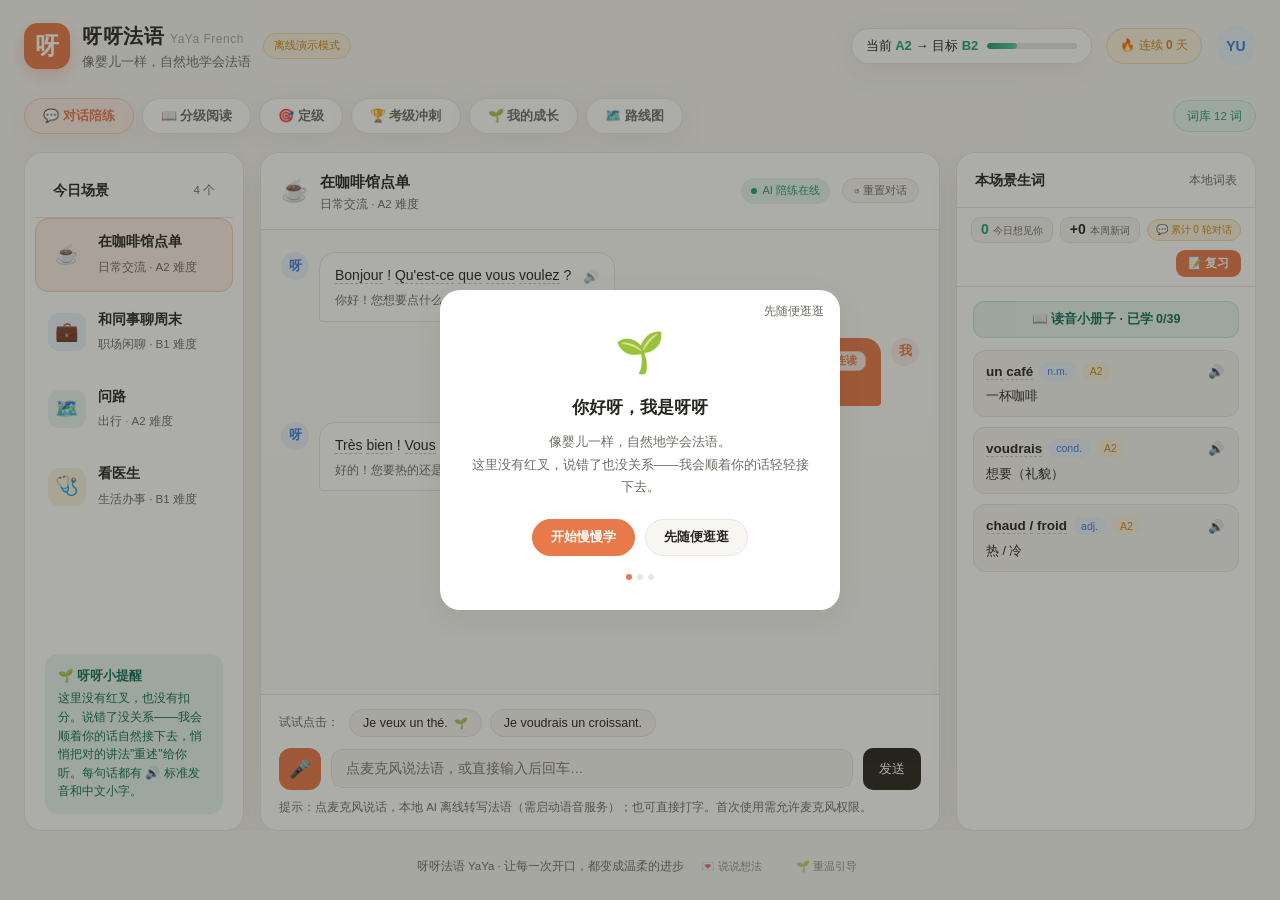
==== frontend/index.html @ 88794c53 "refactor(wave0): 前端 app.js 拆 ES modules（store/api/views/main）+ worktree 脚本（六 Tab A/B 行为一致）" ====
<!DOCTYPE html>
<html lang="zh-CN">
<head>
<meta charset="UTF-8">
<meta name="viewport" content="width=device-width, initial-scale=1.0">
<title>呀呀法语 YaYa French — 像婴儿一样，自然地学会法语</title>
<link rel="stylesheet" href="styles.css?v=34">
</head>
<body>
<div class="wrap">

  <div class="top">
    <div class="brand">
      <div class="logo">呀</div>
      <div>
        <h1>呀呀法语 <span class="brand-en">YaYa French</span></h1>
        <p>像婴儿一样，自然地学会法语</p>
      </div>
      <span id="offlineBadge" class="offline-badge hidden">离线演示模式</span>
    </div>
    <div class="top-right">
      <div class="level-pill">
        <span>当前 <b id="lvNow">A2</b> → 目标 <b id="lvTarget">B2</b></span>
        <div class="bar"><i id="lvBar"></i></div>
      </div>
      <div class="streak-pill">🔥 连续 <b id="topStreak">0</b> 天</div>
      <div class="avatar" id="avatar">YU</div>
    </div>
  </div>

  <!-- 视图切换：对话 / 阅读 / 定级 / 考级冲刺 -->
  <div class="view-tabs" role="tablist">
    <button class="view-tab on" id="tabChat" onclick="switchView('chat')">💬 对话陪练</button>
    <button class="view-tab" id="tabRead" onclick="switchView('read')">📖 分级阅读</button>
    <button class="view-tab" id="tabAssessment" onclick="switchView('assessment')">🎯 定级</button>
    <button class="view-tab" id="tabExam" onclick="switchView('exam')">🏆 考级冲刺</button>
    <button class="view-tab" id="tabGrowth" onclick="switchView('growth')">🌱 我的成长</button>
    <button class="view-tab" id="tabRoadmap" onclick="switchView('roadmap')">🗺️ 路线图</button>
    <span class="read-vocab-badge" id="readVocabBadge">词库 0 词</span>
  </div>

  <div id="viewChat" class="view">
  <div class="grid">

    <!-- left -->
    <aside class="card side">
      <div class="card-h"><h2>今日场景</h2><span id="scnCount">4 个</span></div>
      <div id="scenarios"></div>
      <div class="tip">
        <b>🌱 呀呀小提醒</b>
        这里没有红叉，也没有扣分。说错了没关系——我会顺着你的话自然接下去，悄悄把对的讲法"重述"给你听。每句话都有 🔊 标准发音和中文小字。
      </div>
    </aside>

    <!-- center -->
    <main class="card chat-card">
      <div class="chat-h">
        <span class="flag" id="scnFlag">☕</span>
        <div><b id="scnTitle">加载中…</b><p id="scnDesc">—</p></div>
        <div class="live"><span class="dot"></span>AI 陪练在线</div>
        <button class="chat-reset" onclick="resetChat()" title="清空本场景的对话记录（含持久化存储），重新开始">↺ 重置对话</button>
      </div>

      <div class="chat" id="chat"></div>

      <div class="composer">
        <div class="try-row" id="tryRow"><small>试试点击：</small></div>
        <div class="input-line">
          <button class="mic" id="micBtn" title="点击说话（本地语音识别）" onclick="toggleMic()">🎤</button>
          <input id="userInput" class="fake-input" placeholder="点麦克风说法语，或直接输入后回车…"
                 onkeydown="if(event.key==='Enter')sendTyped()">
          <button class="send-btn" onclick="sendTyped()">发送</button>
        </div>
        <div id="micStatus">提示：点麦克风说话，本地 AI 离线转写法语（需启动语音服务）；也可直接打字。首次使用需允许麦克风权限。</div>
      </div>
    </main>

    <!-- right -->
    <aside>
      <!-- TASK-0049 方案E：账本压成吸顶条 + 生词满高（设计稿 docs/design/right-rail-layouts.html） -->
      <div class="card panel vocab-panel">
        <div class="panel-h"><h2 id="vocabTitle">本场景生词</h2><span id="vocabSub">自动收卡</span></div>
        <div class="ledger-bar">
          <div class="lb-chip lb-due"><b id="dueNum">0</b><span>今日想见你</span></div>
          <div class="lb-chip"><b id="weekNew">+0</b><span>本周新词</span></div>
          <span class="lb-streak" id="chatTotalBadge">💬 累计 0 轮对话</span>
          <button class="mini-review" onclick="openReview()">📝 复习</button>
        </div>
        <div class="body">
          <!-- 可发现性②：小册子入口常驻词卡侧栏，随时可见可进 -->
          <button class="pron-book-entry" id="pronBookEntry" onclick="openPronBook()">📖 读音小册子 · 已学 0/39</button>
          <!-- 可发现性①：第一次进入词卡页面的一次性温和气泡（可关闭、仅一次） -->
          <div id="pronFirstTip" class="pron-first-tip hidden">
            <button class="pron-tip-close" onclick="dismissPronTip()" title="关闭">×</button>
            生词旁有个小喇叭，点一下能听标准读音、看看怎么读～
          </div>
          <div class="vocab" id="vocab"></div>
        </div>
      </div>
    </aside>

  </div>
  </div><!-- /#viewChat -->

  <!-- 输入流：分级阅读 -->
  <div id="viewRead" class="view hidden">
    <div class="read-grid">
      <aside class="card side read-side">
        <div class="card-h"><h2>分级浏览</h2><span id="readLevelSub">—</span></div>
        <div class="level-row" id="levelRow"></div>
        <div class="text-list" id="textList"><div class="read-empty">点上方等级，看看有哪些短文～</div></div>
      </aside>

      <main class="card read-card">
        <div class="read-h">
          <div class="read-h-title"><span class="read-h-emoji" id="readFlag">📖</span>
            <div><b id="readTitle">选一篇，开始慢慢读</b><p id="readMeta"></p></div></div>
          <div class="read-actions">
            <button class="read-audio-btn" id="readAudioBtn" onclick="playCurrentAudio()" title="听整篇">🔊 听整篇</button>
            <button class="rec-btn" onclick="recommendNext()">✨ 推荐下一篇</button>
          </div>
        </div>
        <div class="read-body" id="readBody">
          <div class="read-placeholder">
            <div class="rp-emoji">🌱</div>
            <b>从左侧选一篇，开始慢慢读</b>
            <p>读不懂的地方，有中文小字陪着你。<br>不确定选哪篇？让我来帮你挑～</p>
            <button class="rec-btn" onclick="recommendNext()">✨ 帮我挑一篇</button>
          </div>
        </div>
        <div class="read-note" id="readNote"></div>
      </main>

      <aside>
        <div class="card panel">
          <div class="card-h"><h2>本篇生词</h2><span id="readWordSub">读后自动标注</span></div>
          <div class="body">
            <div class="read-words" id="readWords"><div class="vocab-empty">选中文章后，这里会列出生词～</div></div>
            <button class="collect-all" id="collectAllBtn" onclick="collectAllWords()">📥 收藏全部生词</button>
          </div>
        </div>
        <div class="card panel">
          <div class="card-h"><h2>呀呀小提醒</h2><span>🌱</span></div>
          <div class="body"><div class="tip" style="margin:0">这里没有红叉，也没有扣分。读不懂很正常，点小喇叭听一听，慢慢来～</div></div>
        </div>
      </aside>
    </div>
  </div>

  <!-- 定级：快速测一测（参考等级，随时可重测） -->
  <div id="viewAssessment" class="view hidden">
    <div class="asm-wrap">

      <!-- 引导态 -->
      <div id="asmIntro" class="card asm-intro-card">
        <div class="asm-intro-emoji">🎯</div>
        <h2>快速测一测</h2>
        <p>约 3 分钟，12 道选择题，随时可重测。<br>一份轻松的小自测，帮你找到更贴合自己的起点 🌱</p>
        <button class="asm-primary" id="asmStartBtn" onclick="startAssessment()">开始测一测</button>
      </div>

      <!-- 答题态 / 结果态：由 app.js 填充 -->
      <div id="asmQuiz"></div>
      <div id="asmResult"></div>

    </div>
  </div>

  <!-- 考级冲刺：原创模拟练习（练习反馈，随时可再练） -->
  <div id="viewExam" class="view hidden">
    <div class="ex-wrap">
      <!-- 选卷 / 答题 / 成绩：由 app.js 填充 -->
      <div id="exPapers"></div>
      <div id="exQuiz" class="hidden"></div>
      <div id="exResult" class="hidden"></div>
    </div>
  </div>

  <div id="viewGrowth" class="view hidden">
    <!-- TASK-0047 我的成长 v1：全部由 renderGrowth() 填充，数字只来自真实行为 -->
    <div id="growthWrap" class="growth-wrap"></div>
  </div>

  <div id="viewRoadmap" class="view hidden">
    <!-- TASK-0059 面客建设里程图：全部由 renderRoadmap() 填充，数据源 GET /api/roadmap -->
    <div id="roadmapWrap" class="roadmap-wrap"></div>
  </div>

  <div class="foot">
    呀呀法语 YaYa · 让每一次开口，都变成温柔的进步
    <span class="foot-links">
      <button class="ob-again" onclick="openFeedback()">💌 说说想法</button>
      <button class="ob-again" onclick="reopenOnboarding()">🌱 重温引导</button>
    </span>
  </div>
</div>

<!-- TASK-0053 首次引导（≤3 步，每步可跳过；localStorage 一次性标志，可在定级页随时回来） -->
<div id="obOverlay" class="overlay hidden" onclick="if(event.target===this)closeOnboarding(true)">
  <div class="ob-box">
    <button class="ob-skip" onclick="closeOnboarding(true)" title="跳过引导，随便逛逛">先随便逛逛</button>
    <div id="obContent"></div>
  </div>
</div>

<!-- TASK-0060 留存温和浮层（打开即弹「接着上次」钩子；当天关闭后不再弹；本地 UI 标志不落库） -->
<div id="rtOverlay" class="overlay hidden" onclick="if(event.target===this)closeRetention()">
  <div class="rt-box">
    <button class="rt-skip" onclick="closeRetention()" title="下次再说">稍后再说</button>
    <div id="rtContent"></div>
  </div>
</div>

<!-- TASK-0062 使用反馈浮层（页脚入口，非打开即弹；方向单选 + 文字建议 + 可选联系方式） -->
<div id="fbOverlay" class="overlay hidden" onclick="if(event.target===this)closeFeedback()">
  <div class="fb-box">
    <button class="fb-close" onclick="closeFeedback()" title="关闭">×</button>
    <div id="fbContent"></div>
  </div>
</div>

<!-- 复习浮层 -->
<div id="reviewOverlay" class="overlay hidden" onclick="if(event.target===this)closeReview()">  <div class="review-box">
    <button class="review-close" onclick="closeReview()" title="关闭">×</button>
    <div id="reviewContent"></div>
  </div>
</div>

<!-- 读音规则卡浮层（P0：讲解 + 例词 + 🔊 示范 + 三档进度；无 🎙 跟读，P1 再加） -->
<div id="pronOverlay" class="overlay pron-overlay hidden" onclick="if(event.target===this)closePronCard()">
  <div class="pron-box">
    <button class="pron-close" onclick="closePronCard()" title="关闭">×</button>
    <div id="pronCardContent"></div>
  </div>
</div>

<!-- 读音小册子浮层（39 条按组索引，掌握微标；点条目复用上面的规则卡浮层） -->
<div id="pronBookOverlay" class="overlay hidden" onclick="if(event.target===this)closePronBook()">
  <div class="pron-book-box">
    <button class="pron-close" onclick="closePronBook()" title="关闭">×</button>
    <div class="pron-book-head" id="pronBookHead">📖 读音小册子</div>
    <div class="pron-book-scroll" id="pronBookContent"></div>
    <div class="pron-book-foot">从最常用的 ai / au 开始，三条就好～ 🌱</div>
  </div>
</div>

<!-- 温和提示条 -->
<div id="toast" class="toast"></div>

<script type="module" src="js/main.js"></script>
</body>
</html>
---- frontend/styles.css ----
:root{
    --bg:#F7F6F2; --surface:#FFFFFF; --ink:#26251F; --muted:#6E6C64;
    --line:#E7E5DE; --brand:#E8794A; --brand-soft:#FBEDE5;
    --teal:#1D9E75; --teal-soft:#E6F4EE; --blue:#3B7DD8; --blue-soft:#EAF1FB;
    --amber:#C98A16; --amber-soft:#FBF1DC; --shadow:0 8px 30px rgba(60,50,30,.07);
  }
  *{box-sizing:border-box;margin:0;padding:0}
  body{font-family:-apple-system,BlinkMacSystemFont,"Segoe UI","PingFang SC","Microsoft YaHei",sans-serif;
    background:var(--bg);color:var(--ink);line-height:1.6;-webkit-font-smoothing:antialiased}
  .wrap{width:100%;height:100vh;margin:0 auto;padding:20px 24px 24px;display:flex;flex-direction:column}
  /* 主视图吃掉视口剩余高度：卡片满高，滚动只发生在卡片内部，页面自身不溢出 */
  .view{flex:1;min-height:0;overflow-y:auto}
  /* chat/read 内部已有满高锁链（grid minmax(0,1fr)+叶子内滚），显式 hidden 防 1px 溢出抖滚动条 */
  #viewChat,#viewRead{display:flex;flex-direction:column;overflow:hidden}
  .hidden{display:none !important}

  /* top bar */
  .top{display:flex;align-items:center;justify-content:space-between;gap:20px;margin-bottom:26px;flex-wrap:wrap}
  .brand{display:flex;align-items:center;gap:12px;flex-wrap:wrap}
  .logo{width:46px;height:46px;border-radius:14px;background:var(--brand);display:flex;align-items:center;
    justify-content:center;color:#fff;font-size:24px;font-weight:700;box-shadow:0 6px 16px rgba(232,121,74,.28)}
  .brand h1{font-size:20px;font-weight:700;letter-spacing:.5px}
  .brand-en{font-size:12px;color:#A9A69E;font-weight:400}
  .brand p{font-size:12.5px;color:var(--muted)}
  .offline-badge{font-size:11px;color:var(--amber);background:var(--amber-soft);border:1px solid #EFD9A8;
    padding:3px 10px;border-radius:99px;white-space:nowrap}
  .top-right{display:flex;align-items:center;gap:14px;flex-wrap:wrap}
  .level-pill{display:flex;align-items:center;gap:9px;background:var(--surface);border:1px solid var(--line);
    border-radius:999px;padding:7px 14px;font-size:13px;box-shadow:var(--shadow)}
  .level-pill b{color:var(--teal);font-weight:700}
  .bar{width:90px;height:6px;background:var(--line);border-radius:99px;overflow:hidden}
  .bar i{display:block;height:100%;width:38%;background:linear-gradient(90deg,var(--teal),#5DCAA5);border-radius:99px;transition:width .5s ease}
  .streak-pill{font-size:12px;color:var(--amber);background:var(--amber-soft);border:1px solid #EFD9A8;
    border-radius:99px;padding:7px 13px;white-space:nowrap}
  .streak-pill b{font-weight:700}
  .avatar{width:40px;height:40px;border-radius:50%;background:var(--blue-soft);color:var(--blue);
    display:flex;align-items:center;justify-content:center;font-weight:700;font-size:14px}

  /* layout */
  .grid{display:grid;grid-template-columns:minmax(190px,220px) minmax(0,1fr) minmax(250px,300px);
    grid-template-rows:minmax(0,1fr);
    gap:16px;align-items:stretch;flex:1;min-height:0}

  .card{background:var(--surface);border:1px solid var(--line);border-radius:18px;box-shadow:var(--shadow)}
  .card-h,.vocab-panel .panel-h{padding:16px 18px;border-bottom:1px solid var(--line);display:flex;align-items:center;justify-content:space-between}
  .card-h h2,.vocab-panel .panel-h h2{font-size:14px;font-weight:700}
  .card-h span,.vocab-panel .panel-h span{font-size:11.5px;color:var(--muted)}

  /* scenario list */
  .side{padding:10px;display:flex;flex-direction:column;overflow:hidden}
  .side .card-h{flex-shrink:0}
  .side > #scenarios{flex:1;min-height:0;overflow-y:auto}
  .side .tip{flex-shrink:0}
  .scn{display:flex;align-items:center;gap:12px;padding:12px;border-radius:13px;cursor:pointer;
    transition:.15s;border:1.5px solid transparent;margin-bottom:4px}
  .scn:hover{background:var(--bg)}
  .scn.on{background:var(--brand-soft);border-color:#F3C9B4}
  .scn .ico{width:38px;height:38px;border-radius:11px;display:flex;align-items:center;justify-content:center;font-size:19px;flex-shrink:0}
  .scn .meta b{display:block;font-size:13.5px;font-weight:600}
  .scn .meta small{color:var(--muted);font-size:11.5px}
  .tip{margin:12px 10px 6px;padding:13px;border-radius:13px;background:var(--teal-soft);font-size:12px;color:#0F6E56;line-height:1.55}
  .tip b{display:block;margin-bottom:3px;font-size:12.5px}

  /* chat */
  .chat-card{overflow:hidden;display:flex;flex-direction:column;min-height:0}
  .chat-h{padding:16px 20px;border-bottom:1px solid var(--line);display:flex;align-items:center;gap:12px}
  .chat-h .flag{font-size:22px}
  .chat-h b{font-size:14.5px}
  .chat-h p{font-size:11.5px;color:var(--muted)}
  .chat-h .live{margin-left:auto;font-size:11px;color:var(--teal);background:var(--teal-soft);
    padding:4px 10px;border-radius:99px;display:flex;align-items:center;gap:5px}
  .chat-reset{border:1px solid var(--line);background:var(--bg);border-radius:99px;padding:4px 11px;
    font-size:11px;color:var(--muted);cursor:pointer;font-family:inherit;transition:.15s;flex-shrink:0}
  .chat-reset:hover{color:#B3532F;border-color:#E6B8AC;background:#FDF1EC}
  .dot{width:6px;height:6px;border-radius:50%;background:var(--teal)}

  .chat{padding:22px 20px;flex:1;min-height:0;overflow-y:auto;display:flex;flex-direction:column;gap:16px;
    background:linear-gradient(180deg,#FDFDFB,#FBFBF8)}
  .row{display:flex;gap:10px;max-width:88%}
  .row.user{margin-left:auto;flex-direction:row-reverse}
  .bubble{padding:11px 15px;border-radius:16px;font-size:14px;position:relative}
  .row.assistant .bubble{background:var(--surface);border:1px solid var(--line);border-bottom-left-radius:4px}
  .row.user .bubble{background:var(--brand);color:#fff;border-bottom-right-radius:4px}
  .who{width:28px;height:28px;border-radius:50%;flex-shrink:0;display:flex;align-items:center;justify-content:center;
    font-size:13px;font-weight:700}
  .row.assistant .who{background:var(--blue-soft);color:var(--blue)}
  .row.user .who{background:var(--brand-soft);color:var(--brand)}
  .cn{display:block;font-size:11.5px;color:var(--muted);margin-top:5px}
  .row.user .cn{color:#FFFFFF}
  /* 语音原声被修正的低调说明：浅色小字，不抢正文、不打红叉、不打断对话 */
  .asr-note{display:block;font-size:10.5px;line-height:1.5;color:rgba(255,255,255,.72);
    margin-top:4px;padding-top:4px;border-top:1px dashed rgba(255,255,255,.28);font-style:italic}
  .row.user .spk-btn{color:#fff;opacity:.9}
  .spk-btn{border:none;background:none;cursor:pointer;font-size:13px;opacity:.55;padding:0 0 0 8px;vertical-align:middle;transition:.15s}
  .spk-btn:hover{opacity:1;transform:scale(1.12)}
  .spk-btn.speaking{opacity:1;animation:spkPulse .8s ease-in-out infinite}
  @keyframes spkPulse{0%,100%{transform:scale(1)}50%{transform:scale(1.28)}}

  /* recast bubble —— 灵魂：说错不是错，没有红叉、没有扣分 */
  .recast{margin-left:38px;max-width:80%;animation:pop .35s ease both}
  @keyframes pop{from{opacity:0;transform:translateY(8px)}to{opacity:1;transform:none}}
  .recast-card{background:var(--teal-soft);border:1px solid #BFE6D6;border-radius:14px;padding:12px 15px}
  .recast-card .tag{font-size:11px;color:var(--teal);font-weight:700;display:flex;align-items:center;gap:5px;margin-bottom:5px}
  .recast-card .tag small{font-weight:400;opacity:.8}
  .recast-card .say{font-size:14.5px;color:#0F6E56}
  .recast-card .say em{font-style:normal;font-weight:700;text-decoration:underline;text-decoration-color:#7CD3B2;text-underline-offset:3px}
  .recast-card .why{font-size:12px;color:var(--muted);margin-top:7px;padding-top:7px;border-top:1px dashed #BFE6D6}

  /* composer */
  .composer{border-top:1px solid var(--line);padding:14px 18px;background:#fff}
  .try-row{display:flex;gap:8px;flex-wrap:wrap;margin-bottom:11px;align-items:center}
  .try-row small{color:var(--muted);font-size:11.5px;margin-right:2px}
  .chip{border:1px solid var(--line);background:var(--bg);border-radius:99px;padding:6px 13px;font-size:12.5px;
    cursor:pointer;transition:.15s;color:var(--ink);font-family:inherit}
  .chip:hover{border-color:var(--brand);color:var(--brand);background:var(--brand-soft)}
  .chip.bad::after{content:"🌱";margin-left:6px;font-size:11px}
  .input-line{display:flex;gap:10px;align-items:center}
  .mic{width:42px;height:42px;border-radius:12px;background:var(--brand);color:#fff;border:none;cursor:pointer;
    font-size:18px;display:flex;align-items:center;justify-content:center;flex-shrink:0}
  .mic.rec{background:#D85A30;animation:pulse 1.1s infinite}
  @keyframes pulse{0%{box-shadow:0 0 0 0 rgba(232,121,74,.5)}70%{box-shadow:0 0 0 12px rgba(232,121,74,0)}100%{box-shadow:0 0 0 0 rgba(232,121,74,0)}}
  .fake-input{flex:1;border:1px solid var(--line);border-radius:12px;padding:11px 14px;font-size:13.5px;color:var(--ink);
    background:var(--bg);outline:none;font-family:inherit;min-width:0}
  .fake-input:focus{border-color:var(--brand);background:#fff}
  .send-btn{border:none;background:var(--ink);color:#fff;border-radius:10px;padding:0 16px;height:42px;
    font-size:13px;cursor:pointer;flex-shrink:0}
  .send-btn:hover{background:#000}
  #micStatus{font-size:11.5px;color:var(--muted);margin-top:8px;min-height:16px}

  /* right panel */
  .panel{margin-bottom:16px}
  .panel .body{padding:14px 16px}
  /* 生词面板跟随 grid 行高满高（不再硬编码视口减 chrome），列表内部滚动，账本条常驻其顶 */
  .vocab-panel{display:flex;flex-direction:column;height:100%;min-height:0;overflow:hidden}
  .vocab-panel .panel-h{flex-shrink:0}
  .vocab-panel .body{flex:1;min-height:0;overflow-y:auto}
  .vocab{display:flex;flex-direction:column;gap:10px}
  .ledger-bar{flex-shrink:0;display:flex;align-items:center;gap:7px;flex-wrap:wrap;
    padding:9px 14px;background:var(--surface);border-bottom:1px solid var(--line)}
  .lb-chip{display:flex;align-items:baseline;gap:4px;background:var(--bg);border:1px solid var(--line);
    border-radius:9px;padding:3px 9px}
  .lb-chip b{font-size:14px;color:var(--ink);line-height:1.2}
  .lb-chip.lb-due b{color:var(--teal)}
  .lb-chip span{font-size:9.5px;color:var(--muted)}
  .lb-streak{font-size:10px;color:var(--amber);background:var(--amber-soft);border:1px solid #EFD9A8;
    border-radius:99px;padding:2px 8px;white-space:nowrap}
  .mini-review{margin-left:auto;background:var(--brand);color:#fff;border:none;border-radius:9px;
    padding:6px 12px;font-size:11.5px;font-weight:600;cursor:pointer;white-space:nowrap;font-family:inherit;transition:.15s}
  .mini-review:hover{background:#D96A3C}
  .v{border:1px solid var(--line);border-radius:12px;padding:10px 12px;background:var(--bg);transition:border-color .15s, background .15s}
  .v:hover{border-color:#BFE6D6;background:#F4FAF7}
  .v .v-top{display:flex;align-items:center;gap:6px;flex-wrap:wrap}
  .v .w{font-size:13.5px;font-weight:700;color:var(--ink);overflow-wrap:anywhere}
  .v .v-pos{font-size:10.5px;color:var(--blue);background:var(--blue-soft);border-radius:99px;padding:1px 8px;flex-shrink:0}
  .v .v-lv{font-size:10.5px;color:var(--amber);background:var(--amber-soft);border-radius:99px;padding:1px 8px;flex-shrink:0}
  .v .spk{margin-left:auto;color:var(--blue);cursor:pointer;font-size:13px;background:none;border:none;padding:0 2px;flex-shrink:0}
  .v .mean{font-size:12.5px;color:var(--ink);margin-top:5px;line-height:1.5;overflow-wrap:anywhere}
  .v .v-ex{font-size:11.5px;color:var(--muted);margin-top:5px;line-height:1.5;overflow-wrap:anywhere}
  .vocab-empty{font-size:12px;color:var(--muted)}
  .review-entry{width:100%;margin-top:12px;border:none;border-radius:11px;background:var(--teal-soft);color:#0F6E56;
    font-size:12.5px;font-weight:600;padding:10px;cursor:pointer;transition:.15s;font-family:inherit}
  .review-entry:hover{background:#D3EEE2}

  /* review overlay */
  .overlay{position:fixed;inset:0;background:rgba(38,37,31,.38);display:flex;align-items:center;justify-content:center;
    padding:20px;z-index:50}
  .review-box{position:relative;background:var(--surface);border-radius:20px;width:100%;max-width:420px;padding:28px 26px;
    box-shadow:0 20px 60px rgba(60,50,30,.22)}
  .review-close{position:absolute;top:12px;right:14px;border:none;background:none;font-size:22px;color:var(--muted);cursor:pointer;line-height:1}
  .rv-progress{font-size:11.5px;color:var(--muted);margin-bottom:14px}
  .rv-word{font-size:26px;font-weight:700;color:var(--ink);line-height:1.3;overflow-wrap:anywhere}
  .rv-word .spk{margin-left:10px;color:var(--blue);background:none;border:none;font-size:18px;cursor:pointer;vertical-align:middle;padding:0 2px}
  .rv-word .spk.speaking{opacity:.5}
  .rv-pos{display:inline-block;font-size:11px;color:var(--blue);background:var(--blue-soft);border-radius:99px;padding:2px 9px;margin-top:8px}
  .rv-mean{font-size:15px;color:var(--teal);font-weight:600;margin-top:12px}
  .rv-example{font-size:12.5px;color:var(--muted);margin-top:10px;padding:10px 12px;background:var(--bg);border-radius:10px;line-height:1.5}
  .rating-row{display:grid;grid-template-columns:repeat(4,1fr);gap:8px;margin-top:22px}
  .rate-btn{border:1px solid var(--line);border-radius:12px;padding:11px 4px;font-size:12px;font-weight:600;cursor:pointer;
    font-family:inherit;background:var(--bg);color:var(--ink);transition:.15s}
  .rate-btn small{display:block;font-size:10px;color:var(--muted);font-weight:400;margin-top:2px}
  .rate-btn:hover{transform:translateY(-2px)}
  .rate-btn.again{background:var(--amber-soft);border-color:#EFD9A8;color:var(--amber)}
  .rate-btn.hard{background:var(--blue-soft);border-color:#C7DAF4;color:var(--blue)}
  .rate-btn.good{background:var(--teal-soft);border-color:#BFE6D6;color:#0F6E56}
  .rate-btn.easy{background:var(--teal);border-color:var(--teal);color:#fff}
  .rate-btn.easy small{color:#D6F2E6}
  .review-done{text-align:center;padding:12px 0}
  .review-done .done-emoji{font-size:42px}
  .review-done h3{font-size:17px;margin-top:8px}
  .review-done p{font-size:12.5px;color:var(--muted);margin:8px 0 18px}

  /* toast */
  .toast{position:fixed;left:50%;bottom:32px;transform:translate(-50%,20px);background:var(--ink);color:#fff;
    font-size:13px;padding:11px 18px;border-radius:12px;box-shadow:var(--shadow);opacity:0;pointer-events:none;
    transition:.3s;z-index:80;max-width:86vw;text-align:center}
  .toast.show{opacity:1;transform:translate(-50%,0)}

  .foot{text-align:center;color:var(--muted);font-size:11.5px;margin-top:26px;flex-shrink:0}
  /* TASK-0054 页脚重温引导入口：低调小链接，不抢视觉 */
  .ob-again{background:none;border:none;color:var(--muted);font-size:11px;cursor:pointer;
    margin-left:8px;padding:2px 6px;border-radius:8px;font-family:inherit;opacity:.75;transition:opacity .15s}
  .ob-again:hover{opacity:1;color:var(--teal)}
  /* ===== TASK-0053 首次引导（≤3 步可跳过） ===== */
  .ob-box{position:relative;background:var(--surface);border-radius:20px;width:100%;max-width:400px;
    padding:30px 28px;text-align:center;box-shadow:var(--shadow);animation:pop .35s ease both}
  .ob-skip{position:absolute;top:14px;right:16px;background:none;border:none;color:var(--muted);
    font-size:11.5px;cursor:pointer;font-family:inherit}
  .ob-skip:hover{color:var(--ink)}
  .ob-emoji{font-size:40px;margin-bottom:10px}
  .ob-title{font-size:17px;font-weight:700;color:var(--ink);margin-bottom:10px}
  .ob-desc{font-size:12.5px;color:var(--muted);line-height:1.8;margin:0 0 20px}
  .ob-go{display:flex;gap:10px;justify-content:center;flex-wrap:wrap}
  .ob-btn{border:1px solid var(--line);background:var(--bg);border-radius:99px;padding:9px 18px;
    font-size:12.5px;font-weight:600;cursor:pointer;font-family:inherit;color:var(--ink);transition:.15s}
  .ob-btn.primary{background:var(--brand);border-color:var(--brand);color:#fff}
  .ob-btn:hover{transform:translateY(-1px)}
  .ob-entries{display:flex;gap:8px;justify-content:center;margin-bottom:20px;flex-wrap:wrap}
  .ob-entry{background:var(--bg);border:1px solid var(--line);border-radius:12px;padding:9px 8px;
    font-size:10.5px;color:var(--muted);flex:1 1 0;min-width:0}
  .ob-entry b{display:block;color:var(--ink);font-size:12px;margin-bottom:2px;white-space:nowrap}
  .ob-dots{display:flex;gap:5px;justify-content:center;margin-top:18px}
  .ob-dots i{width:6px;height:6px;border-radius:50%;background:var(--line)}
  .ob-dots i.on{background:var(--brand)}

  /* ===== 视图切换：对话 / 阅读 ===== */
  .view-tabs{display:flex;align-items:center;gap:8px;margin-bottom:18px;flex-wrap:wrap}
  .view-tab{border:1px solid var(--line);background:var(--surface);border-radius:99px;padding:8px 18px;font-size:13px;
    font-weight:600;cursor:pointer;color:var(--muted);font-family:inherit;transition:.15s;box-shadow:var(--shadow)}
  .view-tab:hover{color:var(--brand);border-color:#F3C9B4}
  .view-tab.on{background:var(--brand-soft);border-color:#F3C9B4;color:var(--brand)}
  .read-vocab-badge{margin-left:auto;font-size:11.5px;color:var(--teal);background:var(--teal-soft);
    border:1px solid #BFE6D6;border-radius:99px;padding:6px 13px;white-space:nowrap}

  /* ===== 输入流：分级阅读 ===== */
  .read-grid{display:grid;grid-template-columns:minmax(200px,240px) minmax(0,1fr) minmax(240px,280px);
    grid-template-rows:minmax(0,1fr);
    gap:16px;align-items:stretch;flex:1;min-height:0}
  .read-side{padding:10px;min-height:0;display:flex;flex-direction:column;overflow:hidden}
  .read-side .card-h{flex-shrink:0}
  .read-side .level-row{flex-shrink:0}
  .read-side .text-list{flex:1;min-height:0;overflow-y:auto}
  .level-row{display:flex;gap:7px;flex-wrap:wrap;padding:12px 8px 6px}
  .lv-chip{border:1px solid var(--line);background:var(--bg);border-radius:10px;padding:6px 11px;font-size:12px;
    cursor:pointer;color:var(--ink);font-family:inherit;transition:.15s}
  .lv-chip small{color:var(--muted);font-size:10.5px;margin-left:3px}
  .lv-chip:hover{border-color:var(--brand);color:var(--brand)}
  .lv-chip.on{background:var(--teal-soft);border-color:#BFE6D6;color:#0F6E56}
  .lv-chip.on small{color:#0F6E56}
  .text-list{display:flex;flex-direction:column;gap:6px;padding:6px 4px 8px;flex:1;min-height:0;overflow-y:auto}
  .txt-item{display:flex;gap:10px;align-items:flex-start;padding:10px;border-radius:12px;cursor:pointer;
    border:1.5px solid transparent;transition:.15s}
  .txt-item:hover{background:var(--bg)}
  .txt-item.on{background:var(--brand-soft);border-color:#F3C9B4}
  .txt-item .tflag{width:32px;height:32px;border-radius:9px;background:var(--blue-soft);color:var(--blue);
    display:flex;align-items:center;justify-content:center;font-size:15px;flex-shrink:0}
  .txt-item .tmeta b{display:block;font-size:13px;font-weight:600}
  .txt-item .tmeta small{color:var(--muted);font-size:10.5px}
  .read-empty{font-size:12px;color:var(--muted);padding:16px 10px;text-align:center}

  .read-card{overflow:hidden;display:flex;flex-direction:column;min-height:0}
  .read-card .read-h{flex-shrink:0}
  .read-card .read-note{flex-shrink:0}
  .read-grid > aside:last-child{display:flex;flex-direction:column;min-height:0}
  .read-grid > aside:last-child .card{flex:1;min-height:0;display:flex;flex-direction:column;overflow:hidden}
  .read-grid > aside:last-child .card-h{flex-shrink:0}
  .read-grid > aside:last-child .body{flex:1;min-height:0;overflow-y:auto}
  .read-grid > aside:last-child .collect-all{flex-shrink:0}
  .read-h{padding:16px 20px;border-bottom:1px solid var(--line);display:flex;align-items:center;gap:14px;flex-wrap:wrap}
  .read-h-title{display:flex;align-items:center;gap:11px;min-width:0}
  .read-h-emoji{font-size:22px}
  .read-h-title b{font-size:15px}
  #readMeta:empty{display:none}
  .read-h-title p{font-size:11.5px;color:var(--muted)}
  .read-actions{margin-left:auto;display:flex;gap:8px;flex-wrap:wrap}
  .read-audio-btn,.rec-btn{border:1px solid var(--line);border-radius:10px;padding:8px 13px;font-size:12px;
    font-weight:600;cursor:pointer;font-family:inherit;background:var(--bg);color:var(--ink);transition:.15s}
  .read-audio-btn:hover{border-color:var(--blue);color:var(--blue);background:var(--blue-soft)}
  .read-audio-btn.speaking{color:var(--blue);background:var(--blue-soft);animation:spkPulse .8s ease-in-out infinite}
  .rec-btn{background:var(--teal-soft);border-color:#BFE6D6;color:#0F6E56}
  .rec-btn:hover{background:#D3EEE2}
  .read-body{padding:22px 20px;flex:1;min-height:0;overflow-y:auto;
    background:linear-gradient(180deg,#FDFDFB,#FBFBF8)}
  .read-placeholder{color:var(--muted);font-size:12.5px;text-align:center;padding:64px 16px;line-height:1.8}
  .read-placeholder .rp-emoji{font-size:36px;margin-bottom:10px}
  .read-placeholder b{display:block;color:var(--ink);font-size:15px;margin-bottom:6px}
  .read-placeholder p{margin:0 0 18px}
  .read-placeholder .rec-btn{cursor:pointer}
  .read-section-title{font-size:11px;color:var(--muted);letter-spacing:.5px;margin-bottom:12px}
  .rline{display:flex;gap:9px;max-width:90%;margin-bottom:14px;align-items:flex-start;animation:pop .35s ease both}
  .rline.b{margin-left:auto;flex-direction:row-reverse}
  .rline.mono{max-width:100%}
  .rspk{width:26px;height:26px;border-radius:50%;flex-shrink:0;display:flex;align-items:center;justify-content:center;
    font-size:11px;font-weight:700;background:var(--blue-soft);color:var(--blue)}
  .rline.b .rspk{background:var(--brand-soft);color:var(--brand)}
  .rline.mono .rspk{background:var(--teal-soft);color:#0F6E56}
  .rbubble{padding:11px 15px;border-radius:16px;background:var(--surface);border:1px solid var(--line);
    font-size:14.5px;line-height:1.6;max-width:100%}
  .rline.b .rbubble{background:var(--brand-soft);border-color:#F3C9B4}
  .rbubble .fr{display:block}
  .rbubble .cn{color:var(--muted);font-size:12px}
  .rbubble .rplay{border:none;background:none;cursor:pointer;font-size:12px;opacity:.55;padding-left:8px}
  .rbubble .rplay:hover{opacity:1}
  .rbubble .rplay.speaking{opacity:1;animation:spkPulse .8s ease-in-out infinite}
  .whole-fr{margin-top:20px;padding-top:16px;border-top:1px dashed var(--line)}
  .whole-fr h4{font-size:12px;color:var(--muted);margin-bottom:8px}
  .whole-fr p{font-size:13.5px;line-height:1.8;white-space:pre-line;color:var(--ink)}
  .whole-fr p.cn{color:var(--muted);font-size:12.5px}
  .read-note{padding:0 20px 16px;min-height:8px}
  .read-note .gentle{font-size:12px;color:var(--teal);background:var(--teal-soft);border:1px solid #BFE6D6;
    border-radius:10px;padding:8px 12px;display:inline-block}
  .read-offline-note{font-size:12.5px;color:var(--amber);background:var(--amber-soft);border:1px solid #EFD9A8;
    border-radius:12px;padding:14px 16px;text-align:center;line-height:1.6}

  .read-words{display:flex;flex-direction:column;gap:10px}
  .rw{border:1px solid var(--line);border-radius:12px;padding:10px 12px;background:var(--bg)}
  .rw .rw-top{display:flex;align-items:center;gap:8px;flex-wrap:wrap}
  .rw .rw-word{font-size:14px;font-weight:700;color:var(--ink);overflow-wrap:anywhere}
  .rw .rw-pos{font-size:10.5px;color:var(--blue);background:var(--blue-soft);border-radius:99px;padding:1px 8px}
  .rw .rw-lv{font-size:10.5px;color:var(--amber);background:var(--amber-soft);border-radius:99px;padding:1px 8px}
  .rw .rw-mean{font-size:12.5px;color:var(--teal);margin-top:5px}
  .rw .rw-ex{font-size:11.5px;color:var(--muted);margin-top:5px;line-height:1.5}
  .rw .rw-actions{display:flex;gap:8px;align-items:center;margin-top:8px}
  .rw .rw-say{border:none;background:none;cursor:pointer;font-size:12px;color:var(--blue);padding:0}
  .rw .rw-collect{border:1px solid #BFE6D6;background:var(--teal-soft);color:#0F6E56;border-radius:8px;
    padding:4px 10px;font-size:11.5px;cursor:pointer;font-family:inherit;transition:.15s}
  .rw .rw-collect:hover{background:#D3EEE2}
  .rw .rw-done{font-size:11.5px;color:var(--teal)}
  .collect-all{width:100%;margin-top:12px;border:none;border-radius:11px;background:var(--teal-soft);color:#0F6E56;
    font-size:12.5px;font-weight:600;padding:10px;cursor:pointer;font-family:inherit;transition:.15s}
  .collect-all:hover{background:#D3EEE2}

  /* ===== 阶段0 定级：快速测一测（参考等级，随时可重测） ===== */
  .asm-wrap{max-width:720px;margin:0 auto}
  .asm-intro-card{text-align:center;padding:44px 28px 40px}
  .asm-intro-emoji{font-size:46px;line-height:1}
  .asm-intro-card h2{font-size:22px;font-weight:700;margin:14px 0 10px}
  .asm-intro-card p{font-size:13.5px;color:var(--muted);line-height:1.8;max-width:460px;margin:0 auto 24px}
  .asm-primary{border:none;background:var(--brand);color:#fff;border-radius:12px;padding:12px 26px;
    font-size:14px;font-weight:700;cursor:pointer;font-family:inherit;box-shadow:0 6px 16px rgba(232,121,74,.25);transition:.15s}
  .asm-primary:hover:not(:disabled){background:#D9693E;transform:translateY(-1px)}
  .asm-primary:disabled{opacity:.6;cursor:default}

  .asm-quiz-card{padding:24px 26px 22px}
  .asm-progress-top{display:flex;justify-content:space-between;gap:10px;font-size:12px;color:var(--muted);margin-bottom:9px}
  .asm-progress-top span:first-child{color:var(--ink);font-weight:600}
  .asm-bar{height:7px;background:var(--line);border-radius:99px;overflow:hidden}
  .asm-bar i{display:block;height:100%;background:linear-gradient(90deg,var(--brand),#F3A77F);border-radius:99px;transition:width .35s ease}
  .asm-q-head{display:flex;align-items:center;gap:10px;margin:22px 0 12px;flex-wrap:wrap}
  .asm-lv-row{display:flex;gap:6px;flex-wrap:wrap}
  .asm-lv-pill{border:1px solid var(--line);background:var(--bg);border-radius:99px;padding:3px 12px;
    font-size:11.5px;font-weight:700;cursor:pointer;color:var(--muted);font-family:inherit;transition:.15s}
  .asm-lv-pill.a2{color:#0F6E56;background:var(--teal-soft);border-color:#BFE6D6}
  .asm-lv-pill.b1{color:var(--blue);background:var(--blue-soft);border-color:#C7DAF4}
  .asm-lv-pill.b2{color:var(--amber);background:var(--amber-soft);border-color:#EFD9A8}
  .asm-lv-pill.on{box-shadow:0 0 0 2px rgba(232,121,74,.28);transform:translateY(-1px)}
  .asm-skill{font-size:11px;color:var(--muted);background:var(--bg);border:1px solid var(--line);border-radius:99px;padding:3px 10px}
  .asm-q{font-size:18px;font-weight:600;line-height:1.6;color:var(--ink);margin-bottom:20px;overflow-wrap:anywhere}
  .asm-opts{display:flex;flex-direction:column;gap:10px}
  .asm-opt{display:flex;align-items:center;gap:12px;width:100%;text-align:left;border:1.5px solid var(--line);
    background:var(--surface);border-radius:13px;padding:12px 15px;font-size:14px;color:var(--ink);
    cursor:pointer;font-family:inherit;transition:.15s}
  .asm-opt:hover{border-color:#F3C9B4;background:#FFFBF8}
  .asm-opt.on{border-color:var(--brand);background:var(--brand-soft)}
  .asm-opt-key{width:26px;height:26px;border-radius:8px;background:var(--bg);color:var(--muted);
    display:flex;align-items:center;justify-content:center;font-size:12px;font-weight:700;flex-shrink:0}
  .asm-opt.on .asm-opt-key{background:var(--brand);color:#fff}
  .asm-opt-text{line-height:1.5;overflow-wrap:anywhere}
  .asm-nav{display:flex;justify-content:space-between;gap:10px;margin-top:20px;padding-top:16px;border-top:1px solid var(--line)}
  .asm-nav-btn{border:1px solid var(--line);background:var(--bg);border-radius:10px;padding:8px 16px;
    font-size:12.5px;color:var(--ink);cursor:pointer;font-family:inherit;transition:.15s}
  .asm-nav-btn:hover:not(:disabled){border-color:var(--brand);color:var(--brand)}
  .asm-nav-btn:disabled{opacity:.45;cursor:default}
  .asm-submit-row{text-align:center;margin-top:18px}

  .asm-result-card{padding:34px 30px 28px;text-align:center}
  .asm-result-top{display:flex;flex-direction:column;align-items:center;gap:8px}
  .asm-result-emoji{font-size:38px}
  .asm-level-badge{display:inline-block;font-size:44px;font-weight:800;line-height:1.1;color:#fff;
    background:linear-gradient(135deg,var(--brand),#F0A06B);border-radius:20px;padding:8px 30px;
    box-shadow:0 10px 24px rgba(232,121,74,.28)}
  .asm-result-label{font-size:12.5px;color:var(--muted)}
  .asm-result-score{font-size:14px;color:var(--ink);margin-top:6px}
  .asm-result-score b{font-size:20px;color:var(--teal)}
  .asm-result-score span{color:var(--muted);font-size:12.5px}
  .asm-weight-row{display:flex;justify-content:space-between;gap:10px;font-size:12px;color:var(--muted);margin:24px 0 8px;text-align:left}
  .asm-weight-row b{color:var(--amber)}
  .asm-interpret{font-size:13.5px;line-height:1.85;color:var(--ink);background:var(--bg);
    border:1px solid var(--line);border-radius:14px;padding:16px 18px;margin-top:20px;text-align:left}
  .asm-result-actions{display:flex;gap:12px;justify-content:center;margin-top:22px;flex-wrap:wrap}
  .asm-ghost{border:1px solid var(--line);background:var(--surface);border-radius:12px;padding:11px 22px;
    font-size:13.5px;font-weight:600;color:var(--muted);cursor:pointer;font-family:inherit;transition:.15s}
  .asm-ghost:hover{border-color:var(--brand);color:var(--brand);background:var(--brand-soft)}
  .asm-result-foot{font-size:11.5px;color:var(--muted);margin-top:18px}

  @media(max-width:600px){
    .asm-intro-card{padding:34px 20px 30px}
    .asm-quiz-card{padding:20px 18px}
    .asm-q{font-size:16px}
    .asm-level-badge{font-size:36px;padding:7px 22px}
    .asm-result-card{padding:26px 18px 22px}
    .asm-result-actions{flex-direction:column}
    .asm-result-actions button{width:100%}
  }

  /* ===== 阶段4 考级冲刺：原创模拟练习 ===== */
  .ex-wrap{max-width:760px;margin:0 auto}

  /* 选卷 */
  .ex-papers-head{text-align:center;padding:14px 10px 22px}
  .ex-papers-emoji{font-size:42px;line-height:1}
  .ex-papers-head h2{font-size:21px;font-weight:700;margin:12px 0 6px}
  .ex-papers-head p{font-size:13px;color:var(--muted)}
  .ex-paper-list{display:grid;grid-template-columns:repeat(2,1fr);gap:14px}
  .ex-paper-card{padding:20px 20px 18px;cursor:pointer;transition:.15s}
  .ex-paper-card:hover{transform:translateY(-2px);box-shadow:0 12px 34px rgba(60,50,30,.12);border-color:#F3C9B4}
  .ex-paper-top{display:flex;align-items:center;justify-content:space-between;gap:8px;flex-wrap:wrap}
  .ex-type-pill{font-size:11.5px;font-weight:700;color:var(--teal);background:var(--teal-soft);
    border:1px solid #BFE6D6;border-radius:99px;padding:3px 12px}
  .ex-paper-meta{font-size:11.5px;color:var(--muted)}
  .ex-paper-title{font-size:16px;font-weight:700;margin:14px 0 8px;line-height:1.5}
  .ex-paper-desc{font-size:12.5px;color:var(--muted);line-height:1.7;min-height:44px}
  .ex-paper-go{font-size:12.5px;color:var(--brand);font-weight:600;margin-top:14px}
  .ex-empty-card{text-align:center;padding:46px 20px;color:var(--muted);font-size:13.5px}

  /* 答题卡 */
  .ex-quiz-card{padding:24px 26px 22px}
  .ex-progress-top{display:flex;justify-content:space-between;gap:10px;font-size:12px;color:var(--muted);margin-bottom:9px;flex-wrap:wrap}
  .ex-progress-top span:first-child{color:var(--ink);font-weight:600}
  .ex-bar{height:7px;background:var(--line);border-radius:99px;overflow:hidden}
  .ex-bar i{display:block;height:100%;background:linear-gradient(90deg,var(--teal),#5DCAA5);border-radius:99px;transition:width .35s ease}
  .ex-q-title{font-size:14px;font-weight:700;margin:22px 0 14px;display:flex;align-items:center;gap:10px}
  .ex-points{font-size:11.5px;font-weight:600;color:var(--amber);background:var(--amber-soft);border-radius:99px;padding:2px 10px}
  .ex-prompt-fr{font-size:14.5px;line-height:1.8;color:var(--ink);white-space:pre-line;overflow-wrap:anywhere;
    background:var(--bg);border:1px solid var(--line);border-radius:13px;padding:16px 18px}
  .ex-prompt-zh{font-size:14px;line-height:1.8;color:var(--ink);background:var(--teal-soft);
    border:1px solid #BFE6D6;border-radius:13px;padding:15px 17px}
  .ex-hint{font-size:12px;color:var(--muted);margin:12px 0}
  .ex-audio{display:flex;align-items:center;gap:10px;margin:12px 0;flex-wrap:wrap}
  .ex-audio .spk{border:1px solid var(--line);background:var(--surface);border-radius:10px;padding:7px 14px;
    font-size:12.5px;color:var(--blue);cursor:pointer;font-family:inherit;transition:.15s}
  .ex-audio .spk:hover{border-color:var(--blue);background:var(--blue-soft)}
  .ex-audio .spk.speaking{background:var(--blue-soft)}
  .ex-audio span{font-size:11.5px;color:var(--muted)}
  .ex-opts{display:flex;flex-direction:column;gap:10px;margin-top:14px}
  .ex-opt{display:flex;align-items:center;gap:12px;width:100%;text-align:left;border:1.5px solid var(--line);
    background:var(--surface);border-radius:13px;padding:12px 15px;font-size:14px;color:var(--ink);
    cursor:pointer;font-family:inherit;transition:.15s}
  .ex-opt:hover{border-color:#BFE6D6;background:#FBFFFC}
  .ex-opt.on{border-color:var(--teal);background:var(--teal-soft)}
  .ex-opt-key{width:26px;height:26px;border-radius:8px;background:var(--bg);color:var(--muted);
    display:flex;align-items:center;justify-content:center;font-size:12px;font-weight:700;flex-shrink:0}
  .ex-opt.on .ex-opt-key{background:var(--teal);color:#fff}
  .ex-opt-text{line-height:1.5;overflow-wrap:anywhere}
  .ex-textarea{width:100%;min-height:170px;border:1.5px solid var(--line);border-radius:13px;padding:14px 16px;
    font-size:14px;line-height:1.7;color:var(--ink);background:var(--surface);font-family:inherit;resize:vertical;outline:none}
  .ex-textarea:focus{border-color:var(--teal);background:#fff}
  .ex-record-row{display:flex;align-items:center;gap:12px;margin-top:12px;flex-wrap:wrap}
  .ex-record-btn{border:1px solid #BFE6D6;background:var(--teal-soft);color:#0F6E56;border-radius:10px;
    padding:9px 16px;font-size:13px;font-weight:600;cursor:pointer;font-family:inherit;transition:.15s}
  .ex-record-btn:hover{background:#D3EEE2}
  .ex-record-btn.rec{background:#D85A30;border-color:#D85A30;color:#fff}
  .ex-record-status{font-size:11.5px;color:var(--muted)}
  .ex-nav{display:flex;justify-content:space-between;gap:10px;margin-top:22px;padding-top:16px;border-top:1px solid var(--line)}
  .ex-nav-btn{border:1px solid var(--line);background:var(--bg);border-radius:10px;padding:8px 16px;
    font-size:12.5px;color:var(--ink);cursor:pointer;font-family:inherit;transition:.15s}
  .ex-nav-btn:hover:not(:disabled){border-color:var(--teal);color:var(--teal)}
  .ex-nav-btn:disabled{opacity:.45;cursor:default}
  .ex-submit-row{text-align:center;margin-top:18px}
  .ex-primary{border:none;background:var(--teal);color:#fff;border-radius:12px;padding:12px 28px;
    font-size:14px;font-weight:700;cursor:pointer;font-family:inherit;box-shadow:0 6px 16px rgba(29,158,117,.22);transition:.15s}
  .ex-primary:hover:not(:disabled){background:#158461;transform:translateY(-1px)}
  .ex-primary:disabled{opacity:.6;cursor:default}
  .ex-foot-note{text-align:center;font-size:11.5px;color:var(--muted);margin-top:12px}

  /* 成绩报告 */
  .ex-result-card{padding:32px 28px 26px}
  .ex-result-head{text-align:center}
  .ex-result-emoji{font-size:36px}
  .ex-result-label{font-size:12.5px;color:var(--muted);margin-top:4px}
  .ex-total{font-size:15px;color:var(--ink);margin:6px 0}
  .ex-total b{font-size:46px;font-weight:800;color:var(--teal);line-height:1.1}
  .ex-total span{font-size:14px;color:var(--muted)}
  .ex-bar-result{max-width:420px;margin:14px auto 0}
  .ex-score-grid{display:grid;grid-template-columns:repeat(2,1fr);gap:12px;margin-top:24px}
  .ex-score-cell{background:var(--bg);border:1px solid var(--line);border-radius:13px;padding:14px 16px;text-align:center}
  .ex-score-cell span{display:block;font-size:11.5px;color:var(--muted)}
  .ex-score-cell b{display:block;font-size:20px;color:var(--ink);margin-top:4px}
  .ex-level-hint{text-align:center;font-size:14px;color:#0F6E56;background:var(--teal-soft);
    border:1px solid #BFE6D6;border-radius:12px;padding:12px 16px;margin-top:18px;line-height:1.7}
  .ex-summary{font-size:13px;color:var(--ink);line-height:1.8;margin-top:12px;text-align:center}
  .ex-unscored-note{font-size:12.5px;color:var(--amber);background:var(--amber-soft);
    border:1px solid #EFD9A8;border-radius:12px;padding:10px 14px;margin-top:14px;text-align:center}
  .ex-items-title{font-size:13px;font-weight:700;margin:24px 0 12px}
  .ex-items{display:flex;flex-direction:column;gap:10px}
  .ex-item{border:1px solid var(--line);border-radius:12px;padding:12px 14px;background:var(--surface)}
  .ex-item.unscored{background:var(--bg)}
  .ex-item-top{display:flex;align-items:center;gap:10px;flex-wrap:wrap}
  .ex-item-no{font-size:12.5px;font-weight:700;color:var(--ink)}
  .ex-item-type{font-size:11px;color:var(--blue);background:var(--blue-soft);border-radius:99px;padding:2px 9px}
  .ex-item-score{margin-left:auto;font-size:12.5px;font-weight:700;color:var(--teal)}
  .ex-item-score.na{color:var(--amber);font-weight:600}
  .ex-item-feedback{font-size:12.5px;color:var(--muted);line-height:1.7;margin-top:8px}
  .ex-disclaimer{font-size:11.5px;color:var(--muted);line-height:1.6;text-align:center;margin-top:22px}
  .ex-disclaimer-result{margin-top:22px;padding:12px 14px;background:var(--bg);border:1px dashed var(--line);border-radius:10px}
  .ex-result-actions{display:flex;gap:12px;justify-content:center;margin-top:22px;flex-wrap:wrap}
  .ex-ghost{border:1px solid var(--line);background:var(--surface);border-radius:12px;padding:11px 24px;
    font-size:13.5px;font-weight:600;color:var(--teal);cursor:pointer;font-family:inherit;transition:.15s}
  .ex-ghost:hover{border-color:var(--teal);background:var(--teal-soft)}
  .ex-result-foot{text-align:center;font-size:11.5px;color:var(--muted);margin-top:14px}

  @media(max-width:600px){
    .ex-paper-list{grid-template-columns:1fr}
    .ex-quiz-card{padding:20px 18px}
    .ex-result-card{padding:24px 18px 22px}
    .ex-prompt-fr{font-size:13.5px}
    .ex-score-grid{gap:8px}
    .ex-total b{font-size:38px}
    .ex-result-actions button{width:100%}
  }

  /* ===== 零基础读音规则学习 P0：融入式（词卡入口 / 规则卡 / 小册子） ===== */
  /* 词卡侧栏常驻入口 + 首次温和气泡 */
  .pron-book-entry{width:100%;border:1px solid #BFE6D6;background:var(--teal-soft);color:#0F6E56;
    border-radius:11px;padding:9px 12px;font-size:12.5px;font-weight:600;cursor:pointer;
    font-family:inherit;transition:.15s;margin-bottom:12px;text-align:center}
  .pron-book-entry:hover{background:#D3EEE2}
  .pron-first-tip{position:relative;background:var(--amber-soft);border:1px solid #EFD9A8;border-radius:12px;
    padding:10px 30px 10px 12px;font-size:11.5px;color:#95620E;line-height:1.6;margin-bottom:12px;animation:pop .35s ease both}
  .pron-tip-close{position:absolute;top:6px;right:9px;border:none;background:none;font-size:17px;
    color:#B98A34;cursor:pointer;line-height:1}
  /* 词卡轻量读音入口：不打断原词卡布局；长音节文案在卡片内折行不撑破 */
  .v .pron-word-entry{display:block;width:fit-content;max-width:100%;overflow-wrap:anywhere;text-align:left;
    margin-top:8px;border:1px solid #F3C9B4;background:var(--brand-soft);color:var(--brand);
    border-radius:8px;padding:4px 10px;font-size:11.5px;font-weight:600;cursor:pointer;font-family:inherit;transition:.15s}
  .v .pron-word-entry:hover{background:#FBE0D3}

  /* TASK-0047 我的成长 v1 */
  .growth-wrap{max-width:760px;margin:0 auto;padding:18px 16px 30px}
  .growth-hello{font-size:15px;color:var(--ink);margin:6px 0 14px;font-weight:600}
  .growth-cards{display:grid;grid-template-columns:repeat(auto-fit,minmax(300px,1fr));gap:12px}
  .growth-card{border:1px solid var(--line);border-radius:14px;background:var(--bg);padding:14px 16px}
  .g-title{font-size:13.5px;font-weight:700;color:var(--brand);margin-bottom:8px}
  .g-nums{display:flex;flex-wrap:wrap;gap:10px 18px;font-size:11.5px;color:var(--muted)}
  .g-nums b{display:block;font-size:19px;color:var(--ink);line-height:1.2}
  .g-note{margin-top:8px;font-size:11.5px;color:var(--muted)}
  .g-empty{margin-top:2px}

  /* ===== TASK-0055 五维水平画像卡 ===== */
  .skill-card{grid-column:1 / -1}   /* 画像卡独占一行 */
  .sk-rows{display:flex;flex-direction:column;gap:10px;margin:4px 0 2px}
  .sk-row{display:flex;align-items:center;gap:12px}
  .sk-name{width:56px;flex-shrink:0;font-size:12px;color:var(--ink);text-align:right}
  .sk-bar{flex:1;height:8px;background:var(--line);border-radius:99px;overflow:hidden}
  .sk-bar i{display:block;height:100%;background:linear-gradient(90deg,var(--brand),#E8A87C);
    border-radius:99px;transition:width .5s ease}
  .sk-trend{width:44px;flex-shrink:0;font-size:11.5px;color:var(--muted);font-variant-numeric:tabular-nums}
  .skill-card .g-note{margin-top:10px}

  /* ===== TASK-0058 成就卡：解锁点亮 + 未解锁灰态 ===== */
  .sk-head{display:flex;align-items:baseline;justify-content:space-between;margin-bottom:10px}
  .sk-title{font-size:13.5px;font-weight:700;color:var(--brand)}
  .sk-sub{font-size:11.5px;color:var(--muted)}
  .ach-card{grid-column:1 / -1}
  .ach-grid{display:flex;flex-wrap:wrap;gap:8px;margin:4px 0 2px}
  .ach-badge{display:inline-flex;align-items:center;gap:5px;border:1px solid var(--line);
    background:var(--bg);border-radius:99px;padding:5px 10px;font-size:11.5px;color:var(--muted);
    opacity:.62;transition:.15s}
  .ach-badge.on{opacity:1;border-color:#F3C9B4;background:var(--brand-soft);color:var(--brand);font-weight:600}
  .ach-ico{font-size:12px;line-height:1}
  .ach-note{margin-top:10px;font-size:11.5px;color:var(--muted)}

  /* ===== TASK-0059 面客建设里程图：竖向时间轴 + 点亮/灰态 ===== */
  .roadmap-wrap{max-width:820px;margin:0 auto;padding:6px 4px 24px}
  .rm-intro{text-align:center;margin-bottom:22px}
  .rm-intro-h{font-size:19px;font-weight:800;color:var(--brand)}
  .rm-intro-p{font-size:12.5px;color:var(--muted);margin-top:8px;line-height:1.6}
  .rm-progress{display:flex;justify-content:center;gap:18px;margin-top:12px;font-size:11.5px;color:var(--muted)}
  .rm-progress b{color:var(--brand);font-size:14px}
  .rm-track{position:relative;padding-left:34px}
  .rm-track::before{content:'';position:absolute;left:11px;top:6px;bottom:6px;width:2px;background:var(--line)}
  .rm-node{position:relative;margin-bottom:16px}
  .rm-dot{position:absolute;left:-34px;top:14px;width:24px;height:24px;border-radius:50%;
    display:flex;align-items:center;justify-content:center;font-size:12px;font-weight:700;
    background:var(--bg);border:2px solid var(--line);color:var(--muted);z-index:1}
  .rm-node.done .rm-dot{background:var(--brand);border-color:var(--brand);color:#fff}
  .rm-node.active .rm-dot{background:var(--brand-soft);border-color:var(--brand);color:var(--brand)}
  .rm-body{border:1px solid var(--line);border-radius:14px;background:var(--bg);padding:14px 16px;
    opacity:.62;transition:.15s}
  .rm-node.done .rm-body,.rm-node.active .rm-body{opacity:1}
  .rm-node.active .rm-body{border-color:#F3C9B4;background:var(--brand-soft)}
  .rm-head{display:flex;align-items:center;gap:10px;flex-wrap:wrap}
  .rm-ver{font-size:12px;font-weight:800;color:var(--brand);font-variant-numeric:tabular-nums}
  .rm-node.planned .rm-ver{color:var(--muted)}
  .rm-title{font-size:14px;font-weight:700;color:var(--ink)}
  .rm-status{font-size:10.5px;border-radius:99px;padding:1px 9px;background:var(--bg);color:var(--muted)}
  .rm-node.done .rm-status{background:var(--brand-soft);color:var(--brand)}
  .rm-node.active .rm-status{background:#fff;color:var(--brand)}
  .rm-date{font-size:11px;color:var(--muted);margin-left:auto;font-variant-numeric:tabular-nums}
  .rm-theme{font-size:11.5px;color:var(--brand);margin-top:5px;font-weight:600}
  .rm-node.planned .rm-theme{color:var(--muted)}
  .rm-desc{font-size:11.5px;color:var(--muted);margin-top:7px;line-height:1.55}
  .rm-feats{display:flex;flex-wrap:wrap;gap:6px;margin-top:10px}
  .rm-feats span{font-size:10.5px;border-radius:99px;padding:3px 9px;
    background:var(--brand-soft);color:var(--brand)}
  .rm-feats-gray span{background:var(--bg);color:var(--muted)}
  .rm-foot{text-align:center;font-size:11.5px;color:var(--muted);margin-top:18px}
  .rm-empty{text-align:center;color:var(--muted);font-size:13px;padding:40px 0}

  /* ===== TASK-0060 留存激励：今日小目标 + 微进步 + 温和浮层 ===== */
  .dg-card,.mp-card{grid-column:1 / -1}
  .dg-list{display:flex;flex-direction:column;gap:9px;margin:4px 0 2px}
  .dg-row{display:flex;align-items:center;gap:10px;font-size:12px;color:var(--ink)}
  .dg-ico{width:20px;flex-shrink:0;text-align:center;color:var(--muted);font-size:13px}
  .dg-row.done .dg-ico{color:var(--brand);font-weight:800}
  .dg-label{width:96px;flex-shrink:0;color:var(--muted)}
  .dg-bar{flex:1;height:8px;background:var(--line);border-radius:99px;overflow:hidden}
  .dg-bar i{display:block;height:100%;background:linear-gradient(90deg,var(--brand),#E8A87C);
    border-radius:99px;transition:width .5s ease}
  .dg-count{width:64px;flex-shrink:0;text-align:right;font-size:11.5px;color:var(--muted);
    font-variant-numeric:tabular-nums}
  .dg-row.done .dg-count{color:var(--brand);font-weight:600}
  .dg-note{margin-top:10px;font-size:11.5px;color:var(--muted)}
  .mp-grid{display:flex;gap:10px;margin:4px 0 2px}
  .mp-cell{flex:1;display:flex;flex-direction:column;align-items:center;gap:4px;
    border:1px solid var(--line);border-radius:12px;background:var(--bg);padding:12px 6px}
  .mp-num{font-size:20px;font-weight:800;color:var(--ink);line-height:1.1}
  .mp-lbl{font-size:11px;color:var(--muted);display:flex;align-items:center;gap:4px}
  .mp-up{color:var(--brand);font-size:13px}
  .mp-flat{color:var(--muted);font-size:13px;font-weight:400}
  .mp-note{margin-top:10px;font-size:11.5px;color:var(--muted);display:flex;
    flex-direction:column;gap:4px}
  .mp-trend.up{color:var(--brand);font-weight:600}
  /* 温和浮层：复用 .overlay，仅覆盖内容与按钮 */
  .rt-box{position:relative;background:var(--surface);border-radius:20px;width:100%;max-width:380px;
    padding:30px 26px 24px;text-align:center;box-shadow:0 18px 50px rgba(38,37,31,.18)}
  .rt-skip{position:absolute;top:14px;right:16px;background:none;border:none;color:var(--muted);
    font-size:11.5px;cursor:pointer}
  .rt-skip:hover{color:var(--ink)}
  .rt-emoji{font-size:38px;margin-bottom:10px}
  .rt-title{font-size:17px;font-weight:700;color:var(--ink);margin-bottom:10px}
  .rt-desc{font-size:12.5px;color:var(--muted);line-height:1.8;margin:0 0 20px}
  .rt-desc b{color:var(--brand)}
  .rt-go{display:flex;gap:10px;justify-content:center;flex-wrap:wrap}
  .rt-btn{border:1px solid var(--line);background:var(--bg);border-radius:99px;padding:9px 18px;
    font-size:12.5px;color:var(--ink);cursor:pointer;transition:.15s}
  .rt-btn.primary{background:var(--brand);border-color:var(--brand);color:#fff}
  .rt-btn:hover{transform:translateY(-1px)}

  /* TASK-0062 使用反馈：页脚低调入口 + 浮层表单 */
  .foot-links{display:inline-flex;gap:14px;align-items:center;justify-content:center;flex-wrap:wrap}
  .fb-box{position:relative;background:var(--surface);border-radius:20px;width:100%;max-width:440px;
    padding:28px 26px 24px;box-shadow:0 18px 50px rgba(38,37,31,.18);max-height:90vh;overflow-y:auto}
  .fb-close{position:absolute;top:12px;right:16px;background:none;border:none;color:var(--muted);
    font-size:20px;line-height:1;cursor:pointer}
  .fb-close:hover{color:var(--ink)}
  .fb-emoji{font-size:34px;margin-bottom:8px;text-align:center}
  .fb-title{font-size:17px;font-weight:700;color:var(--ink);margin-bottom:8px;text-align:center}
  .fb-desc{font-size:12.5px;color:var(--muted);line-height:1.8;margin:0 0 18px;text-align:center}
  .fb-label{font-size:12px;font-weight:600;color:var(--ink);margin:14px 0 8px}
  .fb-cats{display:flex;flex-wrap:wrap;gap:8px}
  .fb-cat{border:1px solid var(--line);background:var(--bg);border-radius:99px;padding:7px 14px;
    font-size:12px;color:var(--ink);cursor:pointer;font-family:inherit;transition:.15s}
  .fb-cat:hover{border-color:#F3C9B4;background:var(--brand-soft)}
  .fb-cat.on{background:var(--brand);border-color:var(--brand);color:#fff;font-weight:600}
  .fb-text{width:100%;box-sizing:border-box;border:1px solid var(--line);border-radius:12px;
    padding:10px 12px;font-size:12.5px;color:var(--ink);font-family:inherit;line-height:1.6;resize:vertical;background:var(--bg)}
  .fb-text:focus{outline:none;border-color:#F3C9B4;background:var(--surface)}
  .fb-contact{width:100%;box-sizing:border-box;border:1px solid var(--line);border-radius:12px;
    padding:9px 12px;font-size:12px;color:var(--ink);font-family:inherit;margin-top:8px;background:var(--bg)}
  .fb-contact:focus{outline:none;border-color:#F3C9B4;background:var(--surface)}
  .fb-actions{display:flex;gap:10px;justify-content:center;margin-top:20px;flex-wrap:wrap}
  .fb-btn{border:1px solid var(--line);background:var(--bg);border-radius:99px;padding:9px 22px;
    font-size:12.5px;color:var(--ink);cursor:pointer;transition:.15s;font-family:inherit}
  .fb-btn.primary{background:var(--brand);border-color:var(--brand);color:#fff}
  .fb-btn:hover{transform:translateY(-1px)}
  .fb-btn:disabled{opacity:.6;cursor:default;transform:none}

  /* TASK-0029：逐词点击 + 连读教学 */
  .v-tok{cursor:pointer;border-bottom:1px dashed #C9C6BC;transition:color .15s,border-color .15s}
  .v-tok:hover{color:var(--brand);border-bottom-color:var(--brand)}
  .v-mini-btn{border:1px solid #F3C9B4;background:var(--brand-soft);color:var(--brand);border-radius:8px;
    padding:2px 8px;font-size:10.5px;font-weight:600;cursor:pointer;font-family:inherit;transition:.15s;margin-left:6px;flex-shrink:0}
  .v-mini-btn:hover{background:#FBE0D3}
  .pron-card-title{overflow-wrap:anywhere;line-height:1.5}
  .lk-sub{font-size:11.5px;color:var(--muted);margin:12px 0 6px}
  .lk-toks{display:flex;flex-wrap:wrap;gap:6px}
  .lk-tok{border:1px solid var(--line);background:var(--surface);color:var(--ink);border-radius:99px;
    padding:3px 10px;font-size:12px;cursor:pointer;font-family:inherit;transition:.15s}
  .lk-tok:hover{border-color:#F3C9B4;background:var(--brand-soft);color:var(--brand)}
  .lk-pair-row{display:flex;align-items:center;gap:8px;padding:6px 10px;background:var(--bg);border-radius:8px;margin-top:5px;font-size:12.5px}
  .lk-pair-words{color:var(--ink);font-weight:600}
  .lk-pair-type{font-size:10.5px;border-radius:99px;padding:1px 8px;flex-shrink:0}
  .lk-pair-type.li{background:var(--amber-soft);color:var(--amber)}
  .lk-pair-type.en{background:var(--teal-soft);color:#0F6E56}
  .lk-rule-mini{border:1px solid var(--line);border-radius:12px;padding:10px 12px;margin-top:8px;background:var(--bg)}
  .lk-mini-title{font-size:12.5px;font-weight:700;color:var(--ink)}
  .lk-mini-desc{font-size:11.5px;color:var(--muted);margin-top:3px;line-height:1.5;overflow-wrap:anywhere}
  .lk-mini-exs{margin-top:6px;display:flex;flex-wrap:wrap;gap:6px}
  .lk-mini-ex{display:flex;align-items:center;gap:7px;font-size:11px;color:var(--teal);background:var(--teal-soft);border-radius:8px;padding:5px 8px}
  .lk-mini-ex-body{display:flex;flex-direction:column;line-height:1.35}
  .lk-mini-ex-w{color:var(--teal);font-weight:600}
  .lk-mini-ipa{color:var(--muted);font-size:11px}

  /* TASK-0032：贴词气泡 + 连读内嵌 */
  .pron-pop{position:fixed;z-index:70;width:min(320px, calc(100vw - 16px));background:var(--surface);border:1px solid var(--line);
    border-radius:14px;box-shadow:0 16px 44px rgba(60,50,30,.18);padding:12px 14px}
  .pron-pop-close{position:absolute;top:6px;right:10px;border:none;background:none;font-size:18px;color:var(--muted);cursor:pointer;line-height:1}
  .pron-pop-word{display:flex;align-items:center;gap:8px;flex-wrap:wrap;font-size:14px}
  .pron-pop-word b{color:var(--ink);overflow-wrap:anywhere}
  .pron-pop-rule{font-size:12px;font-weight:700;color:var(--brand);margin-top:8px}
  .pron-pop-desc{font-size:11.5px;color:var(--muted);margin-top:3px;line-height:1.5;overflow-wrap:anywhere}
  .pron-pop-exs{margin-top:6px;display:flex;flex-wrap:wrap;gap:6px}
  .pron-pop-more{margin-top:8px;width:100%;border:none;background:var(--teal-soft);color:#0F6E56;
    border-radius:10px;padding:8px;font-size:12px;font-weight:600;cursor:pointer;font-family:inherit;transition:.15s}
  .pron-pop-more:hover{background:#D3EEE2}
  .lk-inline{margin-top:8px;border:1px solid var(--line);border-radius:12px;padding:10px 12px;background:var(--bg)}
  .lk-pair-none{font-size:11.5px;color:var(--muted)}

  /* TASK-0034：对话气泡逐词 + 连读迁移 */
  .row.user .bubble .v-tok{border-bottom-color:rgba(255,255,255,.55)}
  .row.user .bubble .v-tok:hover{color:#fff;border-bottom-color:#fff}
  .chat-lk-btn{margin-left:8px;vertical-align:middle}

  /* TASK-0035：连读提示独立试听（生词卡连读按钮已于 TASK-0036 删除） */
  .lk-pair-say{border:none;background:var(--brand-soft);color:var(--brand);border-radius:6px;
    cursor:pointer;font-size:11px;padding:1px 6px;flex-shrink:0;font-family:inherit;transition:.15s}
  .lk-pair-say:hover{background:#FBE0D3}
  .lk-pair-say.speaking{opacity:.6}

  /* TASK-0030：P1 跟读闭环 */
  .pron-shadow-note{font-size:11.5px;color:var(--muted);background:var(--bg);border-radius:8px;padding:6px 10px;line-height:1.5}
  .pron-shadow-target{font-size:12px;color:var(--muted)}
  .pron-shadow-target b{color:var(--ink);font-size:14px}
  .pron-shadow-row{display:flex;align-items:center;gap:10px;margin-top:6px;flex-wrap:wrap}
  .pron-shadow-btn{border:none;background:var(--teal-soft);color:#0F6E56;font-size:12px;font-weight:600;
    border-radius:10px;padding:8px 14px;cursor:pointer;font-family:inherit;transition:.15s}
  .pron-shadow-btn:hover{background:#D3EEE2}
  .pron-shadow-btn.rec{background:var(--brand);color:#fff}
  .pron-shadow-status{font-size:11.5px;color:var(--muted)}
  .pron-shadow-feedback{margin-top:8px;font-size:12.5px;line-height:1.5;overflow-wrap:anywhere}
  .pf-ok{color:var(--teal);font-weight:600}
  .pf-retry{color:var(--amber);font-weight:600}
  .pf-unsure{color:var(--muted)}
  .pron-shadow-self{border:1px solid var(--line);background:var(--surface);color:var(--ink);
    border-radius:10px;padding:6px 12px;font-size:12px;cursor:pointer;font-family:inherit;transition:.15s;margin-top:6px}
  .pron-shadow-self:hover{background:var(--teal-soft);color:#0F6E56;border-color:#BFE6D6}

  /* 规则卡浮层：叠在小册子之上，关闭后露出小册子 */
  .pron-overlay{z-index:60}
  .pron-box{position:relative;background:var(--surface);border-radius:20px;width:100%;max-width:480px;
    max-height:88vh;overflow-y:auto;padding:26px 24px 24px;box-shadow:0 20px 60px rgba(60,50,30,.22)}
  .pron-close{position:absolute;top:12px;right:14px;border:none;background:none;font-size:22px;
    color:var(--muted);cursor:pointer;line-height:1;z-index:2}
  .pron-card-head{padding-right:22px}
  .pron-card-kicker{font-size:11.5px;color:var(--teal);font-weight:700;display:flex;align-items:center;gap:8px}
  .pron-tier{font-size:10.5px;font-weight:600;color:var(--amber);background:var(--amber-soft);
    border-radius:99px;padding:2px 9px}
  .pron-card-title{font-size:21px;font-weight:700;line-height:1.4;margin-top:8px;overflow-wrap:anywhere}
  .pron-hit-note{font-size:11.5px;color:var(--muted);margin-top:6px}
  .pron-rule-tabs{display:flex;gap:6px;flex-wrap:wrap;margin:14px 0 0;padding-bottom:12px;border-bottom:1px dashed var(--line)}
  .pron-rule-tab{border:1px solid var(--line);background:var(--bg);border-radius:99px;padding:5px 12px;
    font-size:11.5px;color:var(--muted);cursor:pointer;font-family:inherit;transition:.15s}
  .pron-rule-tab:hover{border-color:var(--brand);color:var(--brand)}
  .pron-rule-tab.on{background:var(--brand-soft);border-color:#F3C9B4;color:var(--brand);font-weight:600}
  .pron-card-body{margin-top:16px}
  .pron-desc{font-size:13.5px;line-height:1.8;color:var(--ink);background:var(--teal-soft);
    border:1px solid #BFE6D6;border-radius:13px;padding:13px 15px}
  .pron-listen{display:flex;align-items:center;gap:12px;flex-wrap:wrap;margin-top:16px}
  .pron-listen-btn{border:none;background:var(--brand);color:#fff;border-radius:11px;padding:10px 15px;
    font-size:13px;font-weight:600;cursor:pointer;font-family:inherit;transition:.15s;
    box-shadow:0 6px 14px rgba(232,121,74,.2)}
  .pron-listen-btn:hover{background:#D9693E}
  .pron-listen-btn.speaking{animation:spkPulse .8s ease-in-out infinite}
  .pron-replay{border:1px solid var(--line);background:var(--bg);border-radius:10px;padding:9px 12px;
    font-size:11.5px;color:var(--muted);cursor:pointer;font-family:inherit;transition:.15s}
  .pron-replay:hover{border-color:var(--brand);color:var(--brand)}
  .pron-sub-title{font-size:12px;font-weight:700;color:var(--muted);margin:20px 0 10px}
  .pron-examples{display:flex;flex-direction:column;gap:9px}
  .pron-ex{background:var(--bg);border:1px solid var(--line);border-radius:12px;padding:10px 12px}
  .pron-ex-top{display:flex;align-items:center;gap:8px}
  .pron-ex-word{font-size:15px;font-weight:700;color:var(--ink);overflow-wrap:anywhere}
  .pron-ex-spk{border:none;background:none;cursor:pointer;font-size:13px;color:var(--blue);padding:0}
  .pron-ex-spk.speaking{animation:spkPulse .8s ease-in-out infinite}
  .pron-ex-meta{display:flex;align-items:center;gap:10px;flex-wrap:wrap;margin-top:4px;font-size:12px;color:var(--teal)}
  .pron-ex-ipa{font-size:11.5px;color:var(--muted);font-family:"Times New Roman",serif}
  .pron-ex-note{font-size:11.5px;color:var(--muted);margin-top:5px;line-height:1.5}
  .pron-muted{font-size:12px;color:var(--muted)}
  .pron-progress-sec{margin-top:20px;padding-top:16px;border-top:1px dashed var(--line)}
  .pron-progress-line{font-size:12.5px;color:var(--ink);display:flex;align-items:center;gap:8px}
  .pron-progress-hint{font-size:11.5px;color:var(--muted);margin-top:4px}
  .pron-stage-row{display:grid;grid-template-columns:repeat(3,1fr);gap:8px;margin-top:12px}
  .pron-stage-btn{border:1px solid var(--line);background:var(--bg);border-radius:11px;padding:10px 4px;
    font-size:12px;font-weight:600;color:var(--ink);cursor:pointer;font-family:inherit;transition:.15s}
  .pron-stage-btn:hover{transform:translateY(-2px)}
  .pron-stage-btn.seen.on{background:var(--blue-soft);border-color:#C7DAF4;color:var(--blue)}
  .pron-stage-btn.learned.on{background:var(--teal-soft);border-color:#BFE6D6;color:#0F6E56}
  .pron-stage-btn.confident.on{background:var(--amber-soft);border-color:#EFD9A8;color:var(--amber)}
  /* 掌握微标四态 */
  .pron-badge{display:inline-block;font-size:10.5px;font-weight:600;border-radius:99px;padding:2px 9px;white-space:nowrap}
  .pron-badge.none{color:var(--muted);background:var(--bg);border:1px solid var(--line)}
  .pron-badge.seen{color:var(--blue);background:var(--blue-soft)}
  .pron-badge.learned{color:#0F6E56;background:var(--teal-soft)}
  .pron-badge.confident{color:var(--amber);background:var(--amber-soft)}

  /* 小册子浮层 */
  .pron-book-box{position:relative;background:var(--surface);border-radius:20px;width:100%;max-width:560px;
    max-height:88vh;display:flex;flex-direction:column;padding:24px 22px 18px;
    box-shadow:0 20px 60px rgba(60,50,30,.22)}
  .pron-book-head{padding-right:26px;font-size:16px;font-weight:700;color:var(--ink)}
  .pron-book-scroll{overflow-y:auto;margin-top:16px;flex:1}
  .pron-book-empty{text-align:center;font-size:13px;color:var(--muted);line-height:1.9;padding:40px 12px}
  .pron-book-group{margin-bottom:18px}
  .pron-book-group-h{display:flex;align-items:center;gap:8px;font-size:12px;font-weight:700;color:var(--teal);
    padding-bottom:7px;border-bottom:1px solid var(--line)}
  .pron-book-group-h small{font-size:10.5px;font-weight:400;color:var(--muted)}
  .pron-book-items{display:flex;flex-direction:column;gap:4px;margin-top:6px}
  .pron-book-item{display:flex;align-items:center;justify-content:space-between;gap:10px;
    padding:9px 11px;border-radius:10px;cursor:pointer;transition:.15s}
  .pron-book-item:hover{background:var(--brand-soft)}
  .pron-book-item-title{font-size:13px;color:var(--ink);overflow-wrap:anywhere}
  .pron-book-foot{text-align:center;font-size:11.5px;color:var(--muted);padding-top:12px;margin-top:6px;
    border-top:1px dashed var(--line)}
  @media(max-width:600px){
    .pron-box,.pron-book-box{padding:22px 16px 18px}
    .pron-card-title{font-size:19px}
    .pron-stage-row{gap:5px}
    .pron-stage-btn{font-size:11px}
  }

  /* ===== 窄屏单列：视图回归内容自适应高度，卡片内部滚动，避免撑出页面 ===== */
  @media(max-width:1080px){
    .read-grid{grid-template-columns:1fr;align-items:start}
    .read-side{order:1}.read-card{order:2}.read-grid > aside:last-child{order:3}
    #viewRead{display:block;flex:none}
    .read-body{height:auto;min-height:300px;max-height:60vh}
    .text-list{max-height:360px}
  }
  @media(max-width:980px){
    .grid{grid-template-columns:1fr;align-items:start}
    .grid > aside:first-child{order:3}.chat-card{order:1}.grid > aside:last-child{order:2}
    #viewChat{display:block;flex:none}
    .chat{height:auto;min-height:300px;max-height:60vh}
    .vocab-panel{height:auto;max-height:60vh}
  }
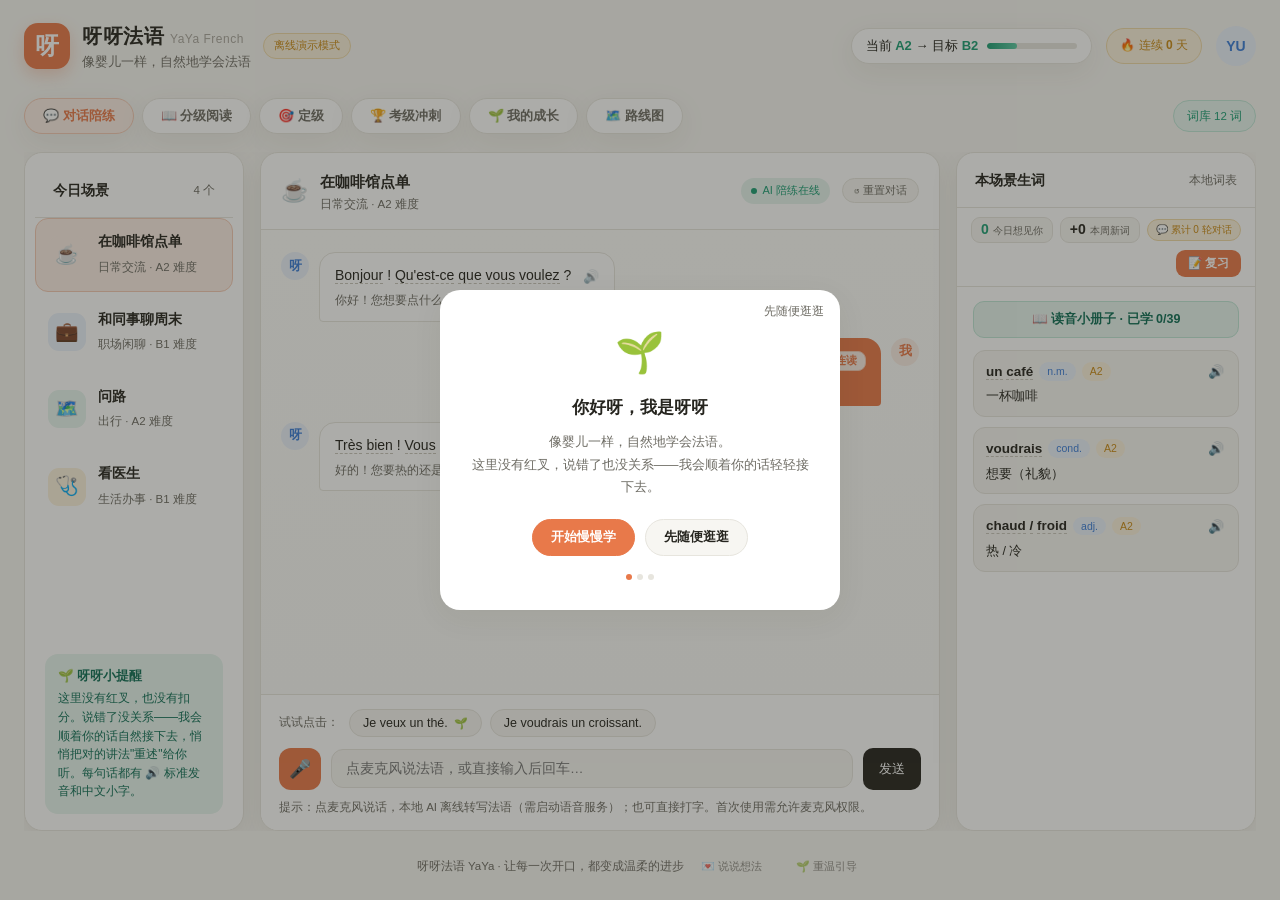
==== commit 4592a469: "feat(v2.2): 零基础A1通路 - 定级四档24题 + A1语料10篇 + onboarding台阶路径 (TASK-0065)" ====
--- a/frontend/index.html
+++ b/frontend/index.html
@@ -155,7 +155,7 @@
       <div id="asmIntro" class="card asm-intro-card">
         <div class="asm-intro-emoji">🎯</div>
         <h2>快速测一测</h2>
-        <p>约 3 分钟，12 道选择题，随时可重测。<br>一份轻松的小自测，帮你找到更贴合自己的起点 🌱</p>
+        <p>约 3 分钟，24 道选择题，随时可重测。<br>一份轻松的小自测，帮你找到更贴合自己的起点 🌱</p>
         <button class="asm-primary" id="asmStartBtn" onclick="startAssessment()">开始测一测</button>
       </div>
 
@@ -203,6 +203,14 @@
   </div>
 </div>
 
+<!-- TASK-0065 v2.2 零基础台阶路径（定级落 A1 自动弹出；三步复用现有读音/阅读/跟读组件） -->
+<div id="a1PathOverlay" class="overlay hidden" onclick="if(event.target===this)closeA1Path()">
+  <div class="a1p-box">
+    <button class="a1p-skip" onclick="closeA1Path()" title="稍后再说">稍后再说</button>
+    <div id="a1PathContent"></div>
+  </div>
+</div>
+
 <!-- TASK-0060 留存温和浮层（打开即弹「接着上次」钩子；当天关闭后不再弹；本地 UI 标志不落库） -->
 <div id="rtOverlay" class="overlay hidden" onclick="if(event.target===this)closeRetention()">
   <div class="rt-box">
--- a/frontend/styles.css
+++ b/frontend/styles.css
@@ -214,6 +214,25 @@
     font-size:12.5px;font-weight:600;cursor:pointer;font-family:inherit;color:var(--ink);transition:.15s}
   .ob-btn.primary{background:var(--brand);border-color:var(--brand);color:#fff}
   .ob-btn:hover{transform:translateY(-1px)}
+  /* ===== TASK-0065 v2.2 零基础台阶路径（A1 三步薄引导） ===== */
+  .a1p-box{position:relative;background:var(--surface);border-radius:20px;width:100%;max-width:420px;
+    padding:30px 28px;text-align:center;box-shadow:var(--shadow);animation:pop .35s ease both}
+  .a1p-skip{position:absolute;top:14px;right:16px;background:none;border:none;color:var(--muted);
+    font-size:11.5px;cursor:pointer;font-family:inherit}
+  .a1p-skip:hover{color:var(--ink)}
+  .a1p-emoji{font-size:40px;margin-bottom:10px}
+  .a1p-title{font-size:17px;font-weight:700;color:var(--ink);margin-bottom:10px}
+  .a1p-desc{font-size:12.5px;color:var(--muted);line-height:1.85;margin:0 0 20px}
+  .a1p-go{display:flex;gap:10px;justify-content:center;flex-wrap:wrap}
+  .a1p-btn{border:1px solid var(--line);background:var(--bg);border-radius:99px;padding:9px 18px;
+    font-size:12.5px;font-weight:600;cursor:pointer;font-family:inherit;color:var(--ink);transition:.15s}
+  .a1p-btn.primary{background:var(--brand);border-color:var(--brand);color:#fff}
+  .a1p-btn:hover{transform:translateY(-1px)}
+  .a1p-dots{display:flex;gap:7px;justify-content:center;margin-top:18px}
+  .a1p-dots i{width:7px;height:7px;border-radius:50%;background:var(--line);display:block}
+  .a1p-dots i.on{background:var(--brand)}
+  .a1p-dots i.done{background:var(--teal)}
+  .a1-path-hint{text-align:center;font-size:11.5px;color:var(--muted);margin-top:14px}
   .ob-entries{display:flex;gap:8px;justify-content:center;margin-bottom:20px;flex-wrap:wrap}
   .ob-entry{background:var(--bg);border:1px solid var(--line);border-radius:12px;padding:9px 8px;
     font-size:10.5px;color:var(--muted);flex:1 1 0;min-width:0}
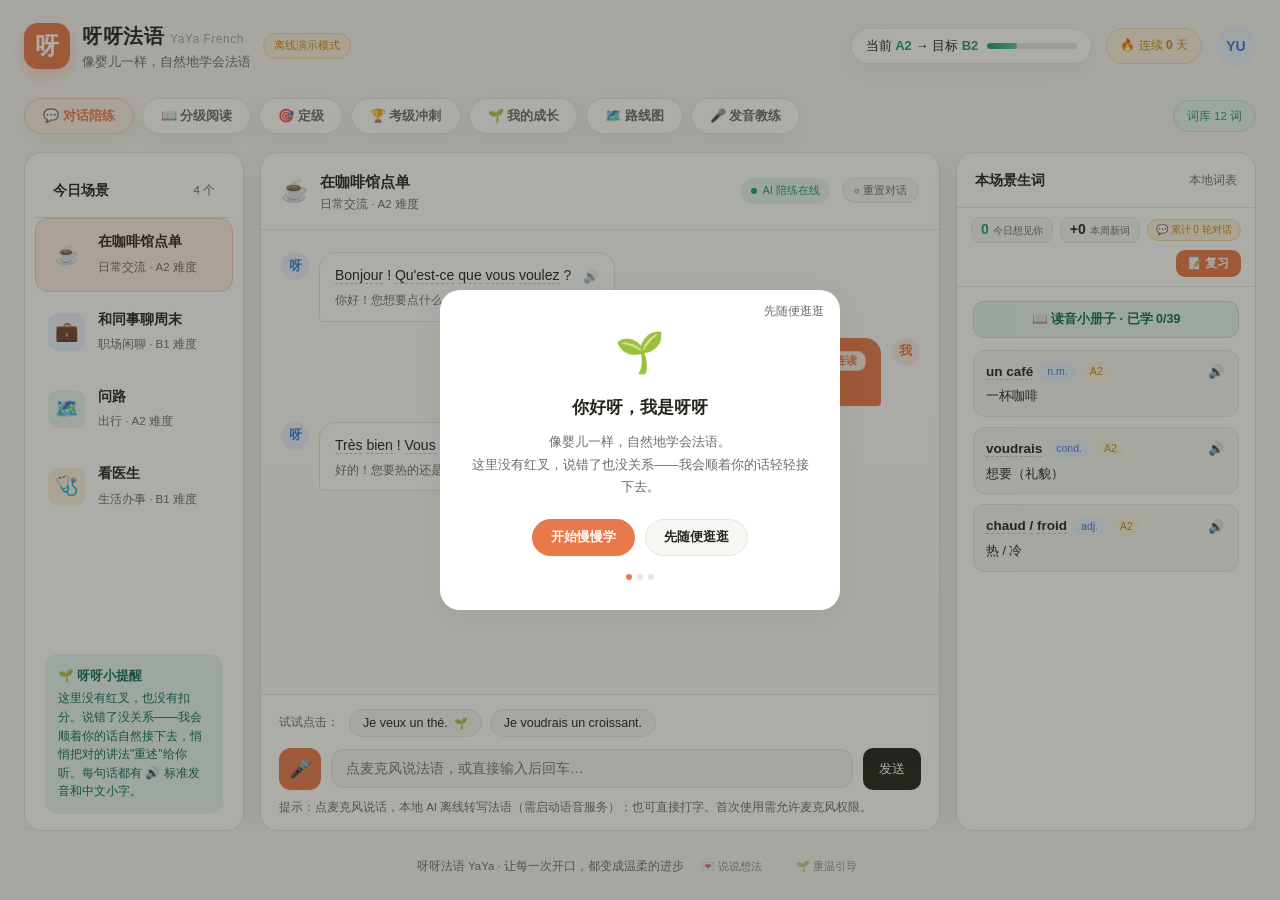
==== commit 1af917b5: "feat(v3.2): 发音教练——词级时间戳+三池选句器+三维评分+中文反馈 (TASK-0067)" ====
--- a/frontend/index.html
+++ b/frontend/index.html
@@ -4,7 +4,7 @@
 <meta charset="UTF-8">
 <meta name="viewport" content="width=device-width, initial-scale=1.0">
 <title>呀呀法语 YaYa French — 像婴儿一样，自然地学会法语</title>
-<link rel="stylesheet" href="styles.css?v=34">
+<link rel="stylesheet" href="styles.css?v=35">
 </head>
 <body>
 <div class="wrap">
@@ -36,6 +36,7 @@
     <button class="view-tab" id="tabExam" onclick="switchView('exam')">🏆 考级冲刺</button>
     <button class="view-tab" id="tabGrowth" onclick="switchView('growth')">🌱 我的成长</button>
     <button class="view-tab" id="tabRoadmap" onclick="switchView('roadmap')">🗺️ 路线图</button>
+    <button class="view-tab" id="tabProncoach" onclick="switchPronCoachView('proncoach')">🎤 发音教练</button>
     <span class="read-vocab-badge" id="readVocabBadge">词库 0 词</span>
   </div>
 
@@ -186,6 +187,21 @@
     <div id="roadmapWrap" class="roadmap-wrap"></div>
   </div>
 
+  <!-- TASK-0067 v3.2 发音教练：选句器选句 + 跟读三维评分，全部由 pron_coach.js 填充 -->
+  <div id="viewProncoach" class="view hidden">
+    <div class="proncoach-wrap">
+      <div class="proncoach-intro">
+        <h2>🎤 发音教练</h2>
+        <p>听一遍标准音，再跟着读。呀呀会听你的发音，温柔地指出哪个词可以再练练——这里没有红叉，只有进步。</p>
+      </div>
+      <div id="proncoachFilters" class="proncoach-filters"></div>
+      <div id="proncoachCard" class="proncoach-card">
+        <div class="proncoach-empty">正在为你挑一句…</div>
+      </div>
+      <p class="proncoach-note">评分基于转写对齐，评不了每个音素的细微差别；u/ou、鼻化元音这类难点，标签句会带你重点练。发音打分端到端一般 1–3 秒。</p>
+    </div>
+  </div>
+
   <div class="foot">
     呀呀法语 YaYa · 让每一次开口，都变成温柔的进步
     <span class="foot-links">
--- a/frontend/styles.css
+++ b/frontend/styles.css
@@ -861,3 +861,66 @@
     .chat{height:auto;min-height:300px;max-height:60vh}
     .vocab-panel{height:auto;max-height:60vh}
   }
+
+  /* ===== TASK-0067 v3.2 发音教练（.proncoach- 前缀，独立分段，不重排他人样式）===== */
+  .proncoach-wrap{max-width:760px;margin:0 auto;padding:8px 4px 40px}
+  .proncoach-intro{margin-bottom:18px}
+  .proncoach-intro h2{font-size:22px;font-weight:700;margin-bottom:6px}
+  .proncoach-intro p{font-size:13px;color:var(--muted);line-height:1.7}
+  .proncoach-filters{display:flex;flex-wrap:wrap;gap:8px;margin-bottom:18px}
+  .proncoach-chip{border:1px solid var(--line);background:var(--surface);color:var(--muted);
+    font-size:12.5px;padding:6px 14px;border-radius:99px;cursor:pointer;transition:all .18s}
+  .proncoach-chip:hover{border-color:var(--brand);color:var(--brand)}
+  .proncoach-chip.on{background:var(--brand);border-color:var(--brand);color:#fff;font-weight:600}
+  .proncoach-card{background:var(--surface);border:1px solid var(--line);border-radius:16px;
+    box-shadow:var(--shadow);padding:24px 26px}
+  .proncoach-empty{color:var(--muted);font-size:13px;text-align:center;padding:30px 0}
+  .proncoach-card-head{display:flex;align-items:center;gap:8px;margin-bottom:18px}
+  .proncoach-badge{font-size:11px;font-weight:700;color:var(--teal);background:var(--teal-soft);
+    border-radius:6px;padding:2px 8px}
+  .proncoach-tag{font-size:11px;color:var(--brand);background:var(--brand-soft);border-radius:6px;padding:2px 8px}
+  .proncoach-src{font-size:11px;color:var(--muted);margin-left:auto}
+  .proncoach-sentence{display:flex;align-items:flex-start;gap:14px;margin-bottom:10px}
+  .proncoach-play{flex:none;width:40px;height:40px;border-radius:50%;border:1px solid var(--line);
+    background:var(--blue-soft);color:var(--blue);font-size:18px;cursor:pointer;transition:transform .15s}
+  .proncoach-play:hover{transform:scale(1.08)}
+  .proncoach-play.speaking{background:var(--blue);color:#fff}
+  .proncoach-fr{font-size:21px;font-weight:600;line-height:1.5;color:var(--ink)}
+  .proncoach-cn{font-size:13px;color:var(--muted);margin:0 0 22px 54px}
+  .proncoach-record-row{display:flex;align-items:center;gap:14px;flex-wrap:wrap}
+  .proncoach-rec-btn{border:none;background:var(--brand);color:#fff;font-size:14px;font-weight:600;
+    padding:10px 20px;border-radius:10px;cursor:pointer;box-shadow:0 6px 16px rgba(232,121,74,.25);transition:all .18s}
+  .proncoach-rec-btn:hover{background:#d9693c}
+  .proncoach-rec-btn.rec{background:#c0392b;box-shadow:none}
+  .proncoach-status{font-size:12.5px;color:var(--muted)}
+  .proncoach-result{margin-top:18px}
+  .proncoach-fb{border-radius:10px;padding:14px 16px;font-size:14px;line-height:1.6}
+  .proncoach-fb.ok{background:var(--teal-soft);color:#137a58}
+  .proncoach-fb.retry{background:var(--amber-soft);color:#9a6a10}
+  .proncoach-fb.unsure{background:#F2F1EC;color:var(--muted)}
+  .proncoach-fb b{font-weight:700}
+  .proncoach-fb-detail{font-size:12.5px;margin-top:4px;opacity:.9}
+  .proncoach-scores{margin-top:16px;padding:14px 16px;background:var(--bg);border-radius:10px}
+  .proncoach-dim{display:flex;align-items:center;gap:10px;margin-bottom:9px;font-size:12.5px}
+  .proncoach-dim>span{width:64px;color:var(--muted);flex:none}
+  .proncoach-dim>b{width:28px;text-align:right;font-weight:700;color:var(--ink)}
+  .proncoach-bar{flex:1;height:8px;background:var(--line);border-radius:99px;overflow:hidden}
+  .proncoach-bar i{display:block;height:100%;border-radius:99px;transition:width .5s}
+  .proncoach-bar i.high{background:linear-gradient(90deg,var(--teal),#5DCAA5)}
+  .proncoach-bar i.mid{background:linear-gradient(90deg,var(--amber),#E8B656)}
+  .proncoach-bar i.low{background:linear-gradient(90deg,var(--brand),#F0956B)}
+  .proncoach-overall{text-align:right;font-size:12.5px;color:var(--muted);margin-top:6px}
+  .proncoach-overall b{font-size:17px;color:var(--brand)}
+  .proncoach-miss{margin-top:12px;font-size:12.5px;color:var(--muted)}
+  .proncoach-miss span{display:inline-block;background:var(--brand-soft);color:var(--brand);
+    border-radius:6px;padding:2px 9px;margin:0 4px 4px 0;font-weight:600}
+  .proncoach-next-row{margin-top:20px;text-align:right}
+  .proncoach-next{border:1px solid var(--line);background:var(--surface);color:var(--ink);
+    font-size:13px;padding:8px 18px;border-radius:9px;cursor:pointer;transition:all .18s}
+  .proncoach-next:hover{border-color:var(--brand);color:var(--brand)}
+  .proncoach-note{font-size:11.5px;color:var(--muted);line-height:1.7;margin-top:14px;text-align:center}
+  @media(max-width:640px){
+    .proncoach-card{padding:18px}
+    .proncoach-fr{font-size:18px}
+    .proncoach-cn{margin-left:0}
+  }
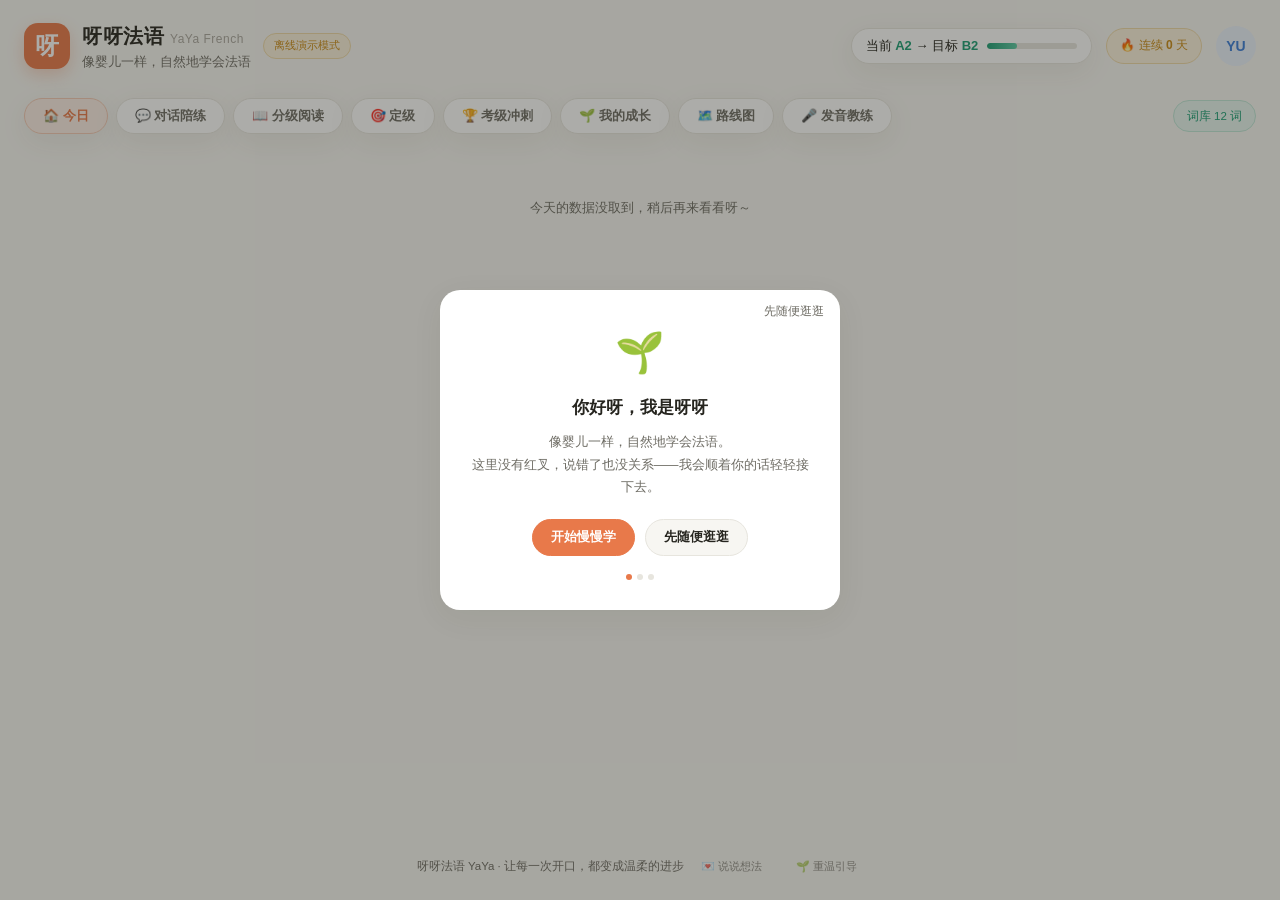
==== commit 0f123a8e: "feat(v3.0): 每天十五分钟——今日三件事+XP等级+呀呀陪伴态 (TASK-0070) - GET /api/today：复习(due口径)/阅读/对话任务实时聚合，A1 目标降为3轮，无到" ====
--- a/frontend/index.html
+++ b/frontend/index.html
@@ -28,9 +28,10 @@
     </div>
   </div>
 
-  <!-- 视图切换：对话 / 阅读 / 定级 / 考级冲刺 -->
+  <!-- 视图切换：今日 / 对话 / 阅读 / 定级 / 考级冲刺（TASK-0070 v3.0 今日置首） -->
   <div class="view-tabs" role="tablist">
-    <button class="view-tab on" id="tabChat" onclick="switchView('chat')">💬 对话陪练</button>
+    <button class="view-tab on" id="tabToday" onclick="switchView('today')">🏠 今日</button>
+    <button class="view-tab" id="tabChat" onclick="switchView('chat')">💬 对话陪练</button>
     <button class="view-tab" id="tabRead" onclick="switchView('read')">📖 分级阅读</button>
     <button class="view-tab" id="tabAssessment" onclick="switchView('assessment')">🎯 定级</button>
     <button class="view-tab" id="tabExam" onclick="switchView('exam')">🏆 考级冲刺</button>
@@ -40,7 +41,12 @@
     <span class="read-vocab-badge" id="readVocabBadge">词库 0 词</span>
   </div>
 
-  <div id="viewChat" class="view">
+  <!-- TASK-0070 v3.0 今日：三件事任务卡 + XP/等级 + streak + 呀呀陪伴态，全部由 today.js 填充 -->
+  <div id="viewToday" class="view">
+    <div id="todayWrap" class="today-wrap"></div>
+  </div>
+
+  <div id="viewChat" class="view hidden">
   <div class="grid">
 
     <!-- left -->
--- a/frontend/styles.css
+++ b/frontend/styles.css
@@ -924,3 +924,48 @@
     .proncoach-fr{font-size:18px}
     .proncoach-cn{margin-left:0}
   }
+
+/* ===== TASK-0070 v3.0 今日视图（.today- 前缀分段，不重排他人段落） ===== */
+.today-wrap{max-width:720px;margin:0 auto;padding:6px 4px 24px}
+.today-hero{display:flex;align-items:center;gap:16px;background:var(--surface);border:1px solid var(--line);border-radius:18px;padding:18px 20px;margin-bottom:14px}
+.today-hero-txt{flex:1;min-width:0}
+.today-hero-txt h2{margin:0 0 4px;font-size:17px;color:var(--ink)}
+.today-hero-txt p{margin:0;font-size:13px;color:var(--muted)}
+.today-streak{display:flex;flex-direction:column;align-items:center;background:var(--brand-soft);border-radius:14px;padding:10px 14px;min-width:84px}
+.today-streak b{font-size:20px;color:var(--brand)}
+.today-streak span{font-size:10.5px;color:var(--muted);text-align:center;max-width:96px}
+.today-streak.on b{color:#E8853B}
+.today-tasks{display:flex;flex-direction:column;gap:10px;margin-bottom:14px}
+.today-task{background:var(--surface);border:1px solid var(--line);border-radius:16px;padding:14px 16px}
+.today-task.done{opacity:.72;border-color:#CFE3D8;background:#F4FAF6}
+.today-task-head{display:flex;align-items:center;gap:12px}
+.today-task-ico{font-size:22px}
+.today-task-txt{flex:1;min-width:0}
+.today-task-txt b{display:block;font-size:14px;color:var(--ink)}
+.today-task-txt span{font-size:12px;color:var(--muted)}
+.today-task-check{width:28px;height:28px;border-radius:99px;background:#DCF1E4;color:#3E9E6C;display:flex;align-items:center;justify-content:center;font-size:15px}
+.today-task-btn{border:1px solid var(--line);background:var(--brand-soft);color:var(--brand);border-radius:99px;padding:7px 16px;font-size:12.5px;cursor:pointer}
+.today-task-btn:hover{border-color:#F3C9B4}
+.today-task-bar{height:6px;background:var(--line);border-radius:99px;margin-top:10px;overflow:hidden}
+.today-task-bar i{display:block;height:100%;background:linear-gradient(90deg,var(--brand),#F3C9B4);border-radius:99px;transition:width .5s}
+.today-xp{background:var(--surface);border:1px solid var(--line);border-radius:16px;padding:14px 16px}
+.today-xp-head{display:flex;justify-content:space-between;align-items:baseline;margin-bottom:8px}
+.today-lv{font-size:14px;color:var(--brand);font-weight:600}
+.today-xp-num{font-size:12px;color:var(--muted)}
+.today-xp-bar{height:10px;background:var(--line);border-radius:99px;overflow:hidden}
+.today-xp-bar i{display:block;height:100%;background:linear-gradient(90deg,#F0A35E,#E8853B);border-radius:99px;transition:width .5s}
+.today-xp-hint{margin-top:6px;font-size:11.5px;color:var(--muted);text-align:right}
+.today-empty{text-align:center;color:var(--muted);font-size:13px;padding:40px 0}
+/* 呀呀陪伴形象：纯 CSS 圆脸，mood 四态换色与表情（零素材依赖） */
+.today-yaya{position:relative;width:58px;height:58px;border-radius:99px;background:#F6C89B;flex:none;box-shadow:inset -3px -4px 0 rgba(0,0,0,.06)}
+.today-yaya-eye{position:absolute;top:22px;width:7px;height:9px;border-radius:99px;background:#5B4232}
+.today-yaya-eye.l{left:16px}
+.today-yaya-eye.r{right:16px}
+.today-yaya-blush{position:absolute;bottom:14px;left:50%;transform:translateX(-50%);width:18px;height:7px;border-radius:99px;background:rgba(230,120,90,.35)}
+.today-yaya--newcomer{background:#F6D9B0}
+.today-yaya--buddy{background:#F6C89B}
+.today-yaya--oldfriend{background:#F3B98F}
+.today-yaya--oldfriend .today-yaya-eye{height:5px;top:25px;border-radius:99px 99px 0 0;background:transparent;border-top:2.5px solid #5B4232}
+.today-yaya--soulmate{background:#EBADD1}
+.today-yaya--soulmate .today-yaya-eye{height:5px;top:25px;background:transparent;border-top:2.5px solid #5B4232;border-radius:99px 99px 0 0}
+.today-yaya--soulmate .today-yaya-blush{width:24px;background:rgba(220,90,120,.4)}
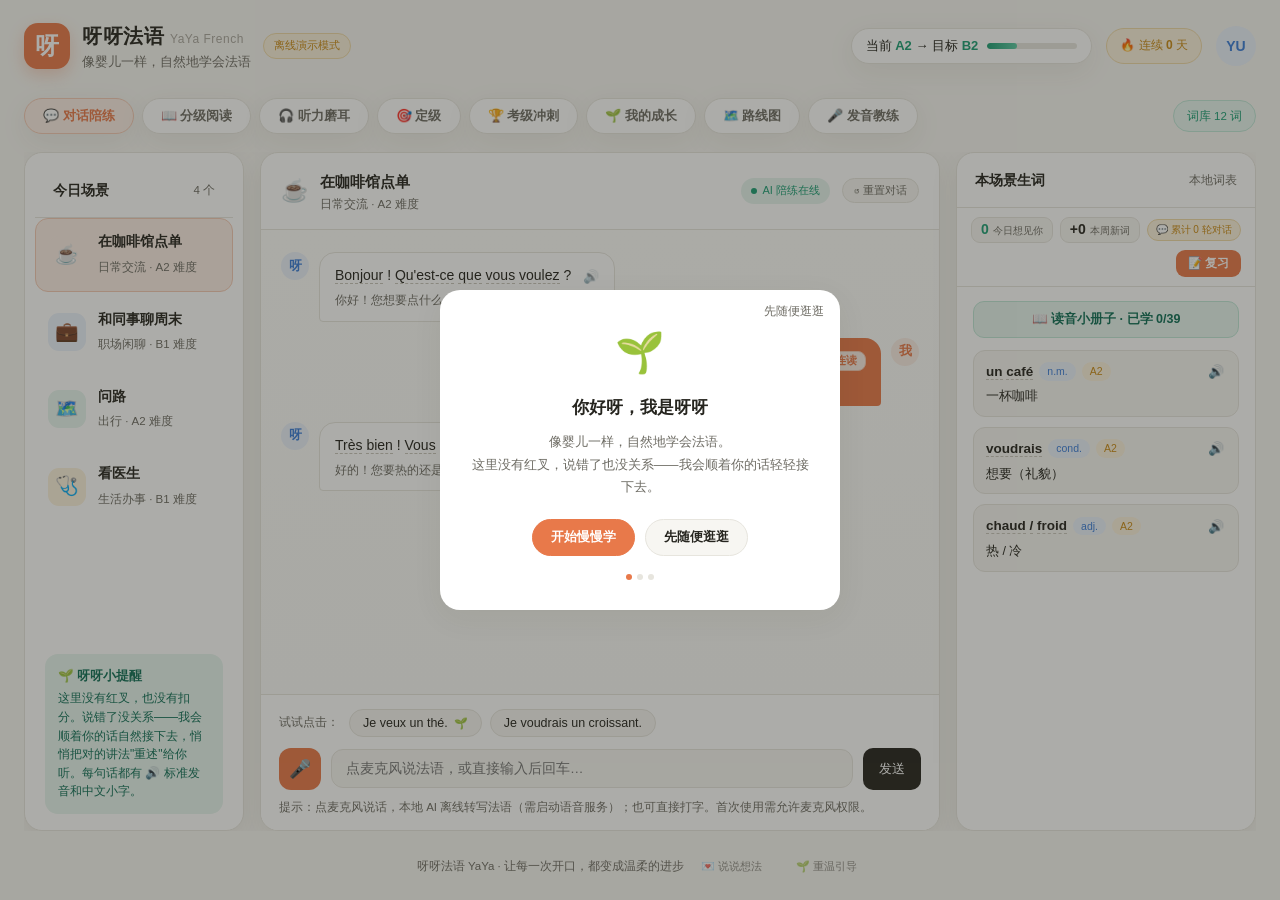
==== commit fc07c456: "feat(v3.1): 听力磨耳前端视图（变速/精听填空/变体切换）+ growth.js 兜底隐藏（跨边界备注看板）" ====
--- a/frontend/index.html
+++ b/frontend/index.html
@@ -28,11 +28,11 @@
     </div>
   </div>
 
-  <!-- 视图切换：今日 / 对话 / 阅读 / 定级 / 考级冲刺（TASK-0070 v3.0 今日置首） -->
+  <!-- 视图切换：对话 / 阅读 / 听力 / 定级 / 考级冲刺 -->
   <div class="view-tabs" role="tablist">
-    <button class="view-tab on" id="tabToday" onclick="switchView('today')">🏠 今日</button>
-    <button class="view-tab" id="tabChat" onclick="switchView('chat')">💬 对话陪练</button>
+    <button class="view-tab on" id="tabChat" onclick="switchView('chat')">💬 对话陪练</button>
     <button class="view-tab" id="tabRead" onclick="switchView('read')">📖 分级阅读</button>
+    <button class="view-tab" id="tabListen" onclick="switchListenView('listen')">🎧 听力磨耳</button>
     <button class="view-tab" id="tabAssessment" onclick="switchView('assessment')">🎯 定级</button>
     <button class="view-tab" id="tabExam" onclick="switchView('exam')">🏆 考级冲刺</button>
     <button class="view-tab" id="tabGrowth" onclick="switchView('growth')">🌱 我的成长</button>
@@ -41,12 +41,7 @@
     <span class="read-vocab-badge" id="readVocabBadge">词库 0 词</span>
   </div>
 
-  <!-- TASK-0070 v3.0 今日：三件事任务卡 + XP/等级 + streak + 呀呀陪伴态，全部由 today.js 填充 -->
-  <div id="viewToday" class="view">
-    <div id="todayWrap" class="today-wrap"></div>
-  </div>
-
-  <div id="viewChat" class="view hidden">
+  <div id="viewChat" class="view">
   <div class="grid">
 
     <!-- left -->
@@ -154,6 +149,34 @@
     </div>
   </div>
 
+  <!-- TASK-0071 v3.1 听力磨耳：分级听力 + 变速 + 精听听写（结构由 listen.js 填充） -->
+  <div id="viewListen" class="view hidden">
+    <div class="listen-wrap">
+      <div id="listenHome">
+        <div class="card-h"><h2>🎧 听力磨耳</h2><span>耳朵先开口</span></div>
+        <div class="listen-lead">慢慢听、逐句听，直到耳朵跟得上真实语速。先调 0.75x 慢速，听懂了再加速。</div>
+        <div id="listenChips" class="listen-chips"></div>
+        <div id="listenList" class="listen-list"></div>
+      </div>
+      <div id="listenDetail" class="hidden">
+        <button class="listen-back" onclick="listenBack()">← 返回素材列表</button>
+        <div class="card-h"><h2 id="listenTitle"></h2><span id="listenMeta"></span></div>
+        <div class="listen-ctrls">
+          <div class="listen-variants" id="listenVariants"></div>
+          <div class="listen-speeds" id="listenSpeeds"></div>
+          <button class="listen-ctrl" id="listenLoopBtn" onclick="listenToggleLoop()">🔁 单句循环:关</button>
+          <button class="listen-ctrl" id="listenDictBtn" onclick="listenToggleDictation()">✍️ 精听模式:关</button>
+          <button class="listen-ctrl" onclick="listenPlayAll()">▶️ 整篇连播</button>
+        </div>
+        <div id="listenSentences" class="listen-sentences"></div>
+        <div class="listen-finish">
+          <button id="listenFinishBtn" onclick="listenFinish()" disabled>收口本篇 → 画像记账</button>
+          <span id="listenFinishMsg"></span>
+        </div>
+      </div>
+    </div>
+  </div>
+
   <!-- 定级：快速测一测（参考等级，随时可重测） -->
   <div id="viewAssessment" class="view hidden">
     <div class="asm-wrap">
--- a/frontend/styles.css
+++ b/frontend/styles.css
@@ -925,47 +925,76 @@
     .proncoach-cn{margin-left:0}
   }
 
-/* ===== TASK-0070 v3.0 今日视图（.today- 前缀分段，不重排他人段落） ===== */
-.today-wrap{max-width:720px;margin:0 auto;padding:6px 4px 24px}
-.today-hero{display:flex;align-items:center;gap:16px;background:var(--surface);border:1px solid var(--line);border-radius:18px;padding:18px 20px;margin-bottom:14px}
-.today-hero-txt{flex:1;min-width:0}
-.today-hero-txt h2{margin:0 0 4px;font-size:17px;color:var(--ink)}
-.today-hero-txt p{margin:0;font-size:13px;color:var(--muted)}
-.today-streak{display:flex;flex-direction:column;align-items:center;background:var(--brand-soft);border-radius:14px;padding:10px 14px;min-width:84px}
-.today-streak b{font-size:20px;color:var(--brand)}
-.today-streak span{font-size:10.5px;color:var(--muted);text-align:center;max-width:96px}
-.today-streak.on b{color:#E8853B}
-.today-tasks{display:flex;flex-direction:column;gap:10px;margin-bottom:14px}
-.today-task{background:var(--surface);border:1px solid var(--line);border-radius:16px;padding:14px 16px}
-.today-task.done{opacity:.72;border-color:#CFE3D8;background:#F4FAF6}
-.today-task-head{display:flex;align-items:center;gap:12px}
-.today-task-ico{font-size:22px}
-.today-task-txt{flex:1;min-width:0}
-.today-task-txt b{display:block;font-size:14px;color:var(--ink)}
-.today-task-txt span{font-size:12px;color:var(--muted)}
-.today-task-check{width:28px;height:28px;border-radius:99px;background:#DCF1E4;color:#3E9E6C;display:flex;align-items:center;justify-content:center;font-size:15px}
-.today-task-btn{border:1px solid var(--line);background:var(--brand-soft);color:var(--brand);border-radius:99px;padding:7px 16px;font-size:12.5px;cursor:pointer}
-.today-task-btn:hover{border-color:#F3C9B4}
-.today-task-bar{height:6px;background:var(--line);border-radius:99px;margin-top:10px;overflow:hidden}
-.today-task-bar i{display:block;height:100%;background:linear-gradient(90deg,var(--brand),#F3C9B4);border-radius:99px;transition:width .5s}
-.today-xp{background:var(--surface);border:1px solid var(--line);border-radius:16px;padding:14px 16px}
-.today-xp-head{display:flex;justify-content:space-between;align-items:baseline;margin-bottom:8px}
-.today-lv{font-size:14px;color:var(--brand);font-weight:600}
-.today-xp-num{font-size:12px;color:var(--muted)}
-.today-xp-bar{height:10px;background:var(--line);border-radius:99px;overflow:hidden}
-.today-xp-bar i{display:block;height:100%;background:linear-gradient(90deg,#F0A35E,#E8853B);border-radius:99px;transition:width .5s}
-.today-xp-hint{margin-top:6px;font-size:11.5px;color:var(--muted);text-align:right}
-.today-empty{text-align:center;color:var(--muted);font-size:13px;padding:40px 0}
-/* 呀呀陪伴形象：纯 CSS 圆脸，mood 四态换色与表情（零素材依赖） */
-.today-yaya{position:relative;width:58px;height:58px;border-radius:99px;background:#F6C89B;flex:none;box-shadow:inset -3px -4px 0 rgba(0,0,0,.06)}
-.today-yaya-eye{position:absolute;top:22px;width:7px;height:9px;border-radius:99px;background:#5B4232}
-.today-yaya-eye.l{left:16px}
-.today-yaya-eye.r{right:16px}
-.today-yaya-blush{position:absolute;bottom:14px;left:50%;transform:translateX(-50%);width:18px;height:7px;border-radius:99px;background:rgba(230,120,90,.35)}
-.today-yaya--newcomer{background:#F6D9B0}
-.today-yaya--buddy{background:#F6C89B}
-.today-yaya--oldfriend{background:#F3B98F}
-.today-yaya--oldfriend .today-yaya-eye{height:5px;top:25px;border-radius:99px 99px 0 0;background:transparent;border-top:2.5px solid #5B4232}
-.today-yaya--soulmate{background:#EBADD1}
-.today-yaya--soulmate .today-yaya-eye{height:5px;top:25px;background:transparent;border-top:2.5px solid #5B4232;border-radius:99px 99px 0 0}
-.today-yaya--soulmate .today-yaya-blush{width:24px;background:rgba(220,90,120,.4)}
+  /* ============================================================
+     TASK-0071 v3.1 听力磨耳（.listen- 前缀分段，不重排他人段落）
+     ============================================================ */
+  .listen-wrap{max-width:860px;margin:0 auto}
+  .listen-lead{font-size:13px;color:var(--muted);margin:6px 0 14px}
+  .listen-chips{display:flex;gap:10px;flex-wrap:wrap;align-items:center;margin-bottom:14px}
+  .listen-chip{border:1px solid var(--line);background:var(--surface);color:var(--muted);
+    font-size:13px;padding:7px 16px;border-radius:99px;cursor:pointer;transition:all .18s}
+  .listen-chip:hover{border-color:var(--brand);color:var(--brand)}
+  .listen-chip.on{background:var(--brand);border-color:var(--brand);color:#fff;font-weight:600}
+  .listen-stat{font-size:12px;color:var(--muted);margin-left:auto}
+  .listen-list{display:grid;grid-template-columns:repeat(auto-fill,minmax(240px,1fr));gap:14px}
+  .listen-card{background:var(--surface);border:1px solid var(--line);border-radius:14px;
+    padding:14px 16px;cursor:pointer;box-shadow:var(--shadow);transition:all .18s}
+  .listen-card:hover{transform:translateY(-2px);border-color:var(--brand)}
+  .listen-card-top{display:flex;align-items:center;justify-content:space-between;gap:8px}
+  .listen-card-top b{font-size:14px}
+  .listen-badge{font-size:11px;font-weight:700;padding:2px 9px;border-radius:99px;white-space:nowrap}
+  .listen-badge.lv-A1{background:var(--teal-soft);color:var(--teal)}
+  .listen-badge.lv-A2{background:var(--blue-soft);color:var(--blue)}
+  .listen-badge.lv-B1{background:var(--amber-soft);color:var(--amber)}
+  .listen-badge.lv-B2{background:var(--brand-soft);color:var(--brand)}
+  .listen-card-sub{font-size:12px;color:var(--muted);margin-top:6px}
+  .listen-card-audio{font-size:11.5px;color:var(--muted);margin-top:6px;opacity:.85}
+  .listen-loading{font-size:13px;color:var(--muted);padding:18px 4px}
+  .listen-back{border:none;background:none;color:var(--brand);font-size:13px;cursor:pointer;
+    padding:4px 0;margin-bottom:6px}
+  .listen-back:hover{text-decoration:underline}
+  .listen-ctrls{display:flex;gap:8px;flex-wrap:wrap;align-items:center;margin:12px 0;
+    background:var(--surface);border:1px solid var(--line);border-radius:12px;padding:10px 12px}
+  .listen-variants,.listen-speeds{display:flex;gap:6px}
+  .listen-variant,.listen-speed,.listen-ctrl{border:1px solid var(--line);background:var(--surface);
+    color:var(--ink);font-size:12.5px;padding:6px 12px;border-radius:8px;cursor:pointer;transition:all .15s}
+  .listen-variant:hover,.listen-speed:hover,.listen-ctrl:hover{border-color:var(--brand);color:var(--brand)}
+  .listen-variant.on,.listen-speed.on,.listen-ctrl.on{background:var(--brand);border-color:var(--brand);color:#fff;font-weight:600}
+  .listen-sentences{display:flex;flex-direction:column;gap:10px}
+  .listen-row{display:flex;gap:12px;align-items:flex-start;background:var(--surface);
+    border:1px solid var(--line);border-radius:12px;padding:12px 14px;transition:border-color .15s}
+  .listen-row.playing{border-color:var(--brand);box-shadow:0 0 0 2px var(--brand-soft)}
+  .listen-row.right{border-color:var(--teal);background:var(--teal-soft)}
+  .listen-row.wrong{border-color:var(--brand);background:var(--brand-soft)}
+  .listen-row.done{opacity:.92}
+  .listen-play{width:34px;height:34px;border-radius:50%;border:none;background:var(--brand-soft);
+    color:var(--brand);font-size:13px;cursor:pointer;flex-shrink:0;transition:all .15s}
+  .listen-play:hover{background:var(--brand);color:#fff}
+  .listen-seq{font-size:12px;color:var(--muted);min-width:24px;padding-top:7px;flex-shrink:0}
+  .listen-dict-main{flex:1;min-width:0}
+  .listen-cn{font-size:14px;color:var(--ink)}
+  .listen-blanks{display:flex;gap:8px;flex-wrap:wrap;align-items:center;margin-top:8px}
+  .listen-blank{display:inline-flex;align-items:center;gap:4px}
+  .listen-blank i{font-style:normal;font-size:11px;color:var(--muted)}
+  .listen-input{border:1px solid var(--line);border-radius:7px;padding:5px 8px;font-size:13px;
+    font-family:inherit;outline:none;transition:border-color .15s}
+  .listen-input:focus{border-color:var(--brand)}
+  .listen-input:disabled{background:var(--bg);color:var(--muted)}
+  .listen-submit{border:1px solid var(--teal);background:var(--teal-soft);color:var(--teal);
+    font-size:12.5px;padding:5px 14px;border-radius:8px;cursor:pointer}
+  .listen-submit:hover{background:var(--teal);color:#fff}
+  .listen-submit:disabled{opacity:.5;cursor:default}
+  .listen-reveal{margin-top:8px;font-size:13px;display:none}
+  .listen-reveal:empty{display:none}
+  .listen-row.right .listen-reveal,.listen-row.wrong .listen-reveal{display:block}
+  .listen-fr{font-size:14px;font-weight:600;color:var(--ink)}
+  .listen-frred{font-size:12.5px;color:var(--brand);margin-top:2px}
+  .listen-ans{font-size:12.5px;color:var(--muted);margin-top:4px}
+  .listen-ans .w-ok{color:var(--teal);font-weight:600;margin-right:6px}
+  .listen-ans .w-no{color:var(--brand);font-weight:700;text-decoration:underline dotted;margin-right:6px}
+  .listen-finish{display:flex;align-items:center;gap:14px;margin-top:16px}
+  .listen-finish button{border:none;background:var(--teal);color:#fff;font-size:13.5px;
+    font-weight:600;padding:10px 22px;border-radius:10px;cursor:pointer;transition:opacity .15s}
+  .listen-finish button:disabled{opacity:.45;cursor:default}
+  .listen-finish button:not(:disabled):hover{opacity:.9}
+  .listen-finish span{font-size:12.5px;color:var(--muted)}
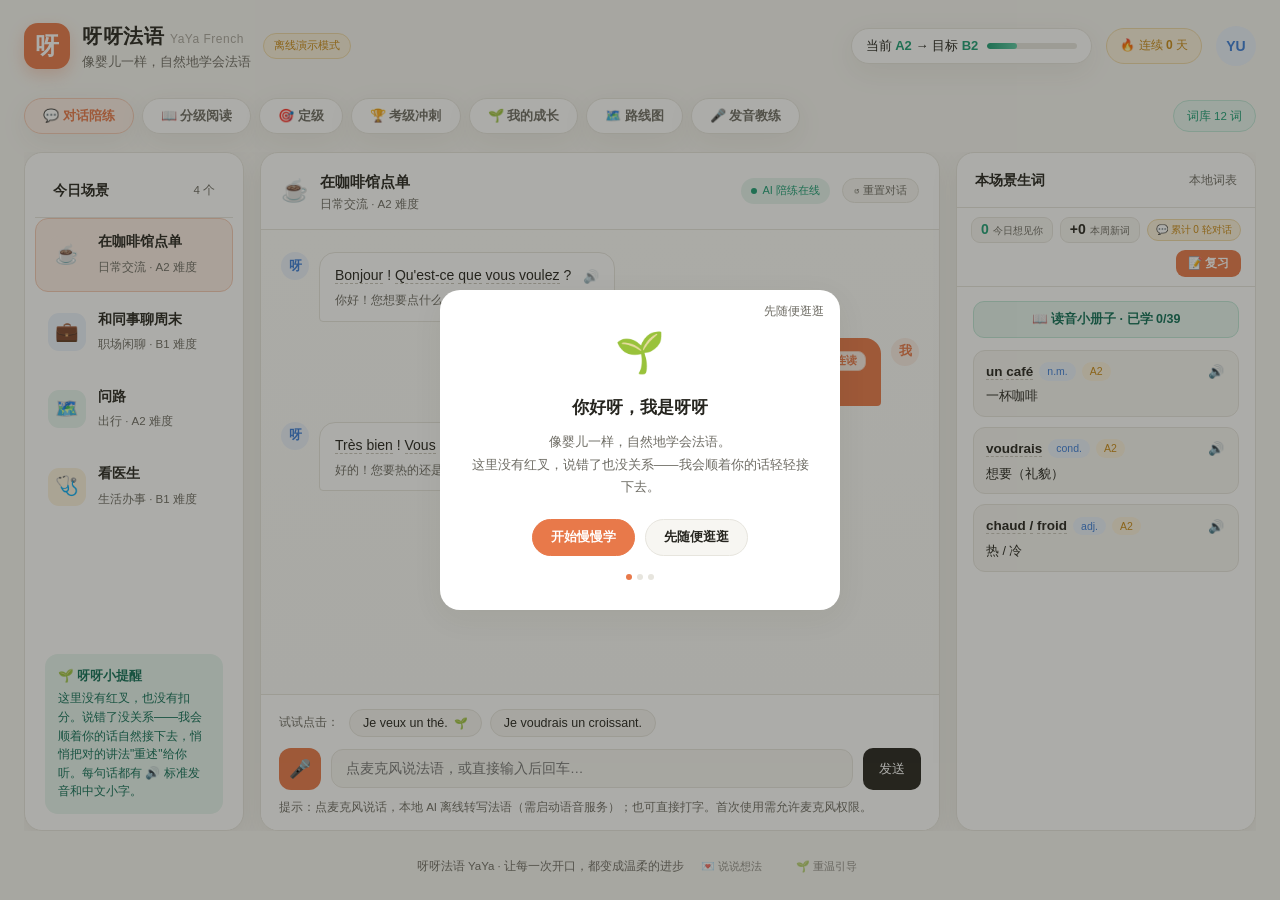
==== commit 6b87d5ea: "feat: v3.3 语法微卡前端——阅读句级 chip+浮层 / 复习画像 banner / 对话内联推卡三嵌入（浏览器 GUI 自测全过：第3次推卡、第4次不重推、收起不再打扰、历史零回归）" ====
--- a/frontend/index.html
+++ b/frontend/index.html
@@ -28,11 +28,10 @@
     </div>
   </div>
 
-  <!-- 视图切换：对话 / 阅读 / 听力 / 定级 / 考级冲刺 -->
+  <!-- 视图切换：对话 / 阅读 / 定级 / 考级冲刺 -->
   <div class="view-tabs" role="tablist">
     <button class="view-tab on" id="tabChat" onclick="switchView('chat')">💬 对话陪练</button>
     <button class="view-tab" id="tabRead" onclick="switchView('read')">📖 分级阅读</button>
-    <button class="view-tab" id="tabListen" onclick="switchListenView('listen')">🎧 听力磨耳</button>
     <button class="view-tab" id="tabAssessment" onclick="switchView('assessment')">🎯 定级</button>
     <button class="view-tab" id="tabExam" onclick="switchView('exam')">🏆 考级冲刺</button>
     <button class="view-tab" id="tabGrowth" onclick="switchView('growth')">🌱 我的成长</button>
@@ -149,34 +148,6 @@
     </div>
   </div>
 
-  <!-- TASK-0071 v3.1 听力磨耳：分级听力 + 变速 + 精听听写（结构由 listen.js 填充） -->
-  <div id="viewListen" class="view hidden">
-    <div class="listen-wrap">
-      <div id="listenHome">
-        <div class="card-h"><h2>🎧 听力磨耳</h2><span>耳朵先开口</span></div>
-        <div class="listen-lead">慢慢听、逐句听，直到耳朵跟得上真实语速。先调 0.75x 慢速，听懂了再加速。</div>
-        <div id="listenChips" class="listen-chips"></div>
-        <div id="listenList" class="listen-list"></div>
-      </div>
-      <div id="listenDetail" class="hidden">
-        <button class="listen-back" onclick="listenBack()">← 返回素材列表</button>
-        <div class="card-h"><h2 id="listenTitle"></h2><span id="listenMeta"></span></div>
-        <div class="listen-ctrls">
-          <div class="listen-variants" id="listenVariants"></div>
-          <div class="listen-speeds" id="listenSpeeds"></div>
-          <button class="listen-ctrl" id="listenLoopBtn" onclick="listenToggleLoop()">🔁 单句循环:关</button>
-          <button class="listen-ctrl" id="listenDictBtn" onclick="listenToggleDictation()">✍️ 精听模式:关</button>
-          <button class="listen-ctrl" onclick="listenPlayAll()">▶️ 整篇连播</button>
-        </div>
-        <div id="listenSentences" class="listen-sentences"></div>
-        <div class="listen-finish">
-          <button id="listenFinishBtn" onclick="listenFinish()" disabled>收口本篇 → 画像记账</button>
-          <span id="listenFinishMsg"></span>
-        </div>
-      </div>
-    </div>
-  </div>
-
   <!-- 定级：快速测一测（参考等级，随时可重测） -->
   <div id="viewAssessment" class="view hidden">
     <div class="asm-wrap">
@@ -275,6 +246,7 @@
 <!-- 复习浮层 -->
 <div id="reviewOverlay" class="overlay hidden" onclick="if(event.target===this)closeReview()">  <div class="review-box">
     <button class="review-close" onclick="closeReview()" title="关闭">×</button>
+    <div id="grammarReviewBanner" class="grammar-banner hidden"></div>
     <div id="reviewContent"></div>
   </div>
 </div>
--- a/frontend/styles.css
+++ b/frontend/styles.css
@@ -925,76 +925,48 @@
     .proncoach-cn{margin-left:0}
   }
 
-  /* ============================================================
-     TASK-0071 v3.1 听力磨耳（.listen- 前缀分段，不重排他人段落）
-     ============================================================ */
-  .listen-wrap{max-width:860px;margin:0 auto}
-  .listen-lead{font-size:13px;color:var(--muted);margin:6px 0 14px}
-  .listen-chips{display:flex;gap:10px;flex-wrap:wrap;align-items:center;margin-bottom:14px}
-  .listen-chip{border:1px solid var(--line);background:var(--surface);color:var(--muted);
-    font-size:13px;padding:7px 16px;border-radius:99px;cursor:pointer;transition:all .18s}
-  .listen-chip:hover{border-color:var(--brand);color:var(--brand)}
-  .listen-chip.on{background:var(--brand);border-color:var(--brand);color:#fff;font-weight:600}
-  .listen-stat{font-size:12px;color:var(--muted);margin-left:auto}
-  .listen-list{display:grid;grid-template-columns:repeat(auto-fill,minmax(240px,1fr));gap:14px}
-  .listen-card{background:var(--surface);border:1px solid var(--line);border-radius:14px;
-    padding:14px 16px;cursor:pointer;box-shadow:var(--shadow);transition:all .18s}
-  .listen-card:hover{transform:translateY(-2px);border-color:var(--brand)}
-  .listen-card-top{display:flex;align-items:center;justify-content:space-between;gap:8px}
-  .listen-card-top b{font-size:14px}
-  .listen-badge{font-size:11px;font-weight:700;padding:2px 9px;border-radius:99px;white-space:nowrap}
-  .listen-badge.lv-A1{background:var(--teal-soft);color:var(--teal)}
-  .listen-badge.lv-A2{background:var(--blue-soft);color:var(--blue)}
-  .listen-badge.lv-B1{background:var(--amber-soft);color:var(--amber)}
-  .listen-badge.lv-B2{background:var(--brand-soft);color:var(--brand)}
-  .listen-card-sub{font-size:12px;color:var(--muted);margin-top:6px}
-  .listen-card-audio{font-size:11.5px;color:var(--muted);margin-top:6px;opacity:.85}
-  .listen-loading{font-size:13px;color:var(--muted);padding:18px 4px}
-  .listen-back{border:none;background:none;color:var(--brand);font-size:13px;cursor:pointer;
-    padding:4px 0;margin-bottom:6px}
-  .listen-back:hover{text-decoration:underline}
-  .listen-ctrls{display:flex;gap:8px;flex-wrap:wrap;align-items:center;margin:12px 0;
-    background:var(--surface);border:1px solid var(--line);border-radius:12px;padding:10px 12px}
-  .listen-variants,.listen-speeds{display:flex;gap:6px}
-  .listen-variant,.listen-speed,.listen-ctrl{border:1px solid var(--line);background:var(--surface);
-    color:var(--ink);font-size:12.5px;padding:6px 12px;border-radius:8px;cursor:pointer;transition:all .15s}
-  .listen-variant:hover,.listen-speed:hover,.listen-ctrl:hover{border-color:var(--brand);color:var(--brand)}
-  .listen-variant.on,.listen-speed.on,.listen-ctrl.on{background:var(--brand);border-color:var(--brand);color:#fff;font-weight:600}
-  .listen-sentences{display:flex;flex-direction:column;gap:10px}
-  .listen-row{display:flex;gap:12px;align-items:flex-start;background:var(--surface);
-    border:1px solid var(--line);border-radius:12px;padding:12px 14px;transition:border-color .15s}
-  .listen-row.playing{border-color:var(--brand);box-shadow:0 0 0 2px var(--brand-soft)}
-  .listen-row.right{border-color:var(--teal);background:var(--teal-soft)}
-  .listen-row.wrong{border-color:var(--brand);background:var(--brand-soft)}
-  .listen-row.done{opacity:.92}
-  .listen-play{width:34px;height:34px;border-radius:50%;border:none;background:var(--brand-soft);
-    color:var(--brand);font-size:13px;cursor:pointer;flex-shrink:0;transition:all .15s}
-  .listen-play:hover{background:var(--brand);color:#fff}
-  .listen-seq{font-size:12px;color:var(--muted);min-width:24px;padding-top:7px;flex-shrink:0}
-  .listen-dict-main{flex:1;min-width:0}
-  .listen-cn{font-size:14px;color:var(--ink)}
-  .listen-blanks{display:flex;gap:8px;flex-wrap:wrap;align-items:center;margin-top:8px}
-  .listen-blank{display:inline-flex;align-items:center;gap:4px}
-  .listen-blank i{font-style:normal;font-size:11px;color:var(--muted)}
-  .listen-input{border:1px solid var(--line);border-radius:7px;padding:5px 8px;font-size:13px;
-    font-family:inherit;outline:none;transition:border-color .15s}
-  .listen-input:focus{border-color:var(--brand)}
-  .listen-input:disabled{background:var(--bg);color:var(--muted)}
-  .listen-submit{border:1px solid var(--teal);background:var(--teal-soft);color:var(--teal);
-    font-size:12.5px;padding:5px 14px;border-radius:8px;cursor:pointer}
-  .listen-submit:hover{background:var(--teal);color:#fff}
-  .listen-submit:disabled{opacity:.5;cursor:default}
-  .listen-reveal{margin-top:8px;font-size:13px;display:none}
-  .listen-reveal:empty{display:none}
-  .listen-row.right .listen-reveal,.listen-row.wrong .listen-reveal{display:block}
-  .listen-fr{font-size:14px;font-weight:600;color:var(--ink)}
-  .listen-frred{font-size:12.5px;color:var(--brand);margin-top:2px}
-  .listen-ans{font-size:12.5px;color:var(--muted);margin-top:4px}
-  .listen-ans .w-ok{color:var(--teal);font-weight:600;margin-right:6px}
-  .listen-ans .w-no{color:var(--brand);font-weight:700;text-decoration:underline dotted;margin-right:6px}
-  .listen-finish{display:flex;align-items:center;gap:14px;margin-top:16px}
-  .listen-finish button{border:none;background:var(--teal);color:#fff;font-size:13.5px;
-    font-weight:600;padding:10px 22px;border-radius:10px;cursor:pointer;transition:opacity .15s}
-  .listen-finish button:disabled{opacity:.45;cursor:default}
-  .listen-finish button:not(:disabled):hover{opacity:.9}
-  .listen-finish span{font-size:12.5px;color:var(--muted)}
+/* ============================================================
+   v3.3 语法微卡（TASK-0078）：.grammar- 前缀分段
+   阅读句扫描 chip / 语法浮层 / 对话内联推卡 / 复习画像 banner
+   ============================================================ */
+.grammar-chip{
+  display:inline-flex;align-items:center;vertical-align:middle;
+  background:var(--brand-soft);color:var(--brand);border:none;cursor:pointer;
+  font-size:11.5px;font-weight:600;border-radius:99px;padding:2px 10px;margin-left:6px;
+  transition:all .18s}
+.grammar-chip:hover{background:var(--brand);color:#fff}
+.grammar-pop{
+  position:absolute;z-index:1200;max-width:360px;max-height:60vh;overflow-y:auto;
+  background:var(--surface);border:1px solid var(--line);border-radius:12px;
+  box-shadow:0 10px 32px rgba(0,0,0,.14);padding:10px 12px;
+  display:flex;flex-direction:column;gap:8px}
+.grammar-pop-close{
+  position:sticky;top:0;align-self:flex-end;border:none;background:none;cursor:pointer;
+  color:var(--muted);font-size:16px;line-height:1;padding:0 2px}
+.grammar-pop-close:hover{color:var(--brand)}
+.grammar-card{
+  background:var(--brand-soft);border-radius:10px;padding:10px 12px;
+  font-size:12.5px;line-height:1.65;color:var(--ink)}
+.grammar-card-head{display:flex;align-items:center;gap:6px;flex-wrap:wrap;margin-bottom:4px}
+.grammar-card-head b{font-size:13px;color:var(--brand)}
+.grammar-tag{background:var(--brand);color:#fff;border-radius:6px;padding:1px 7px;font-size:10.5px;font-weight:600}
+.grammar-lv{background:var(--surface);border:1px solid var(--line);border-radius:6px;padding:1px 6px;font-size:10.5px;color:var(--muted);font-weight:600}
+.grammar-card-sum{color:var(--ink);opacity:.85;margin-bottom:6px}
+.grammar-ex{display:flex;flex-direction:column;gap:1px;margin-top:4px}
+.grammar-ex .fr{font-weight:600;color:var(--brand)}
+.grammar-ex .cn{color:var(--muted);font-size:11.5px}
+.grammar-say{border:none;background:none;cursor:pointer;color:var(--muted);margin-left:4px;font-size:12px}
+.grammar-say:hover{color:var(--brand)}
+.grammar-inline{margin-top:10px;border-top:1px dashed var(--line);padding-top:10px}
+.grammar-inline-head{font-size:11.5px;color:var(--muted);margin-bottom:6px}
+.grammar-banner{margin:0 18px 10px}
+.grammar-banner-box{background:var(--brand-soft);border:1px solid var(--line);border-radius:12px;padding:12px 14px}
+.grammar-banner-head{font-size:12.5px;font-weight:600;color:var(--brand);margin-bottom:8px}
+.grammar-banner-close{
+  margin-top:8px;border:1px solid var(--line);background:var(--surface);color:var(--muted);
+  font-size:11.5px;padding:5px 12px;border-radius:8px;cursor:pointer;transition:all .18s}
+.grammar-banner-close:hover{border-color:var(--brand);color:var(--brand)}
+@media(max-width:640px){
+  .grammar-pop{max-width:calc(100vw - 24px)}
+  .grammar-banner{margin:0 12px 10px}
+}
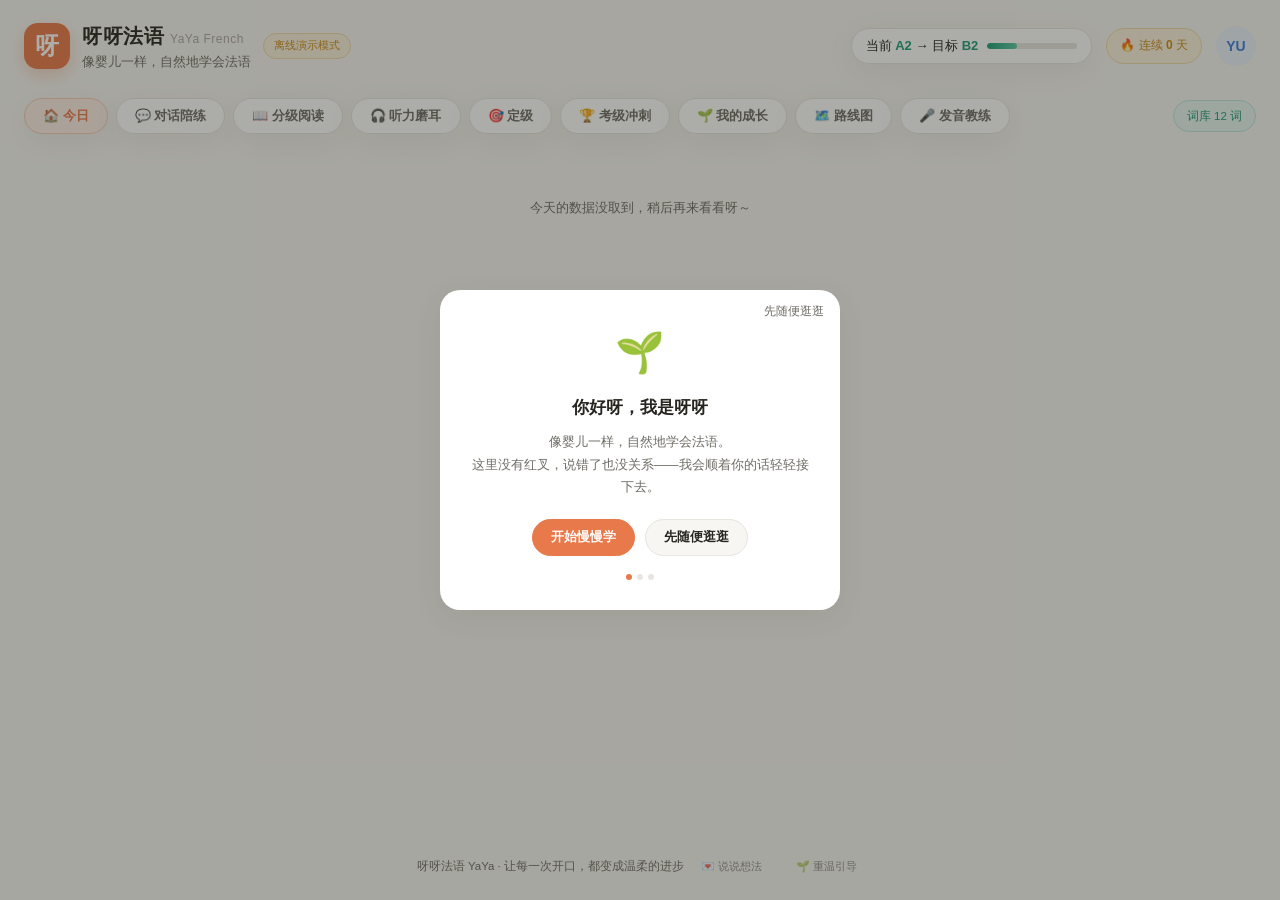
==== commit c17f8e9e: "merge(v3.1): Wave2车道B听力强化合入main（变速/精听/缩略形变体/画像挂接，22单测过，用户真机验收通过）(TASK-0071) # Conflicts: #	backend/a" ====
--- a/frontend/index.html
+++ b/frontend/index.html
@@ -28,10 +28,13 @@
     </div>
   </div>
 
-  <!-- 视图切换：对话 / 阅读 / 定级 / 考级冲刺 -->
+  <!-- 视图切换：今日 / 对话 / 阅读 / 听力 / 定级 / 考级冲刺（v3.0 今日置首 + v3.1 听力并入） -->
+
   <div class="view-tabs" role="tablist">
-    <button class="view-tab on" id="tabChat" onclick="switchView('chat')">💬 对话陪练</button>
+    <button class="view-tab on" id="tabToday" onclick="switchView('today')">🏠 今日</button>
+    <button class="view-tab" id="tabChat" onclick="switchView('chat')">💬 对话陪练</button>
     <button class="view-tab" id="tabRead" onclick="switchView('read')">📖 分级阅读</button>
+    <button class="view-tab" id="tabListen" onclick="switchListenView('listen')">🎧 听力磨耳</button>
     <button class="view-tab" id="tabAssessment" onclick="switchView('assessment')">🎯 定级</button>
     <button class="view-tab" id="tabExam" onclick="switchView('exam')">🏆 考级冲刺</button>
     <button class="view-tab" id="tabGrowth" onclick="switchView('growth')">🌱 我的成长</button>
@@ -40,7 +43,12 @@
     <span class="read-vocab-badge" id="readVocabBadge">词库 0 词</span>
   </div>
 
-  <div id="viewChat" class="view">
+  <!-- TASK-0070 v3.0 今日：三件事任务卡 + XP/等级 + streak + 呀呀陪伴态，全部由 today.js 填充 -->
+  <div id="viewToday" class="view">
+    <div id="todayWrap" class="today-wrap"></div>
+  </div>
+
+  <div id="viewChat" class="view hidden">
   <div class="grid">
 
     <!-- left -->
@@ -148,6 +156,34 @@
     </div>
   </div>
 
+  <!-- TASK-0071 v3.1 听力磨耳：分级听力 + 变速 + 精听听写（结构由 listen.js 填充） -->
+  <div id="viewListen" class="view hidden">
+    <div class="listen-wrap">
+      <div id="listenHome">
+        <div class="card-h"><h2>🎧 听力磨耳</h2><span>耳朵先开口</span></div>
+        <div class="listen-lead">慢慢听、逐句听，直到耳朵跟得上真实语速。先调 0.75x 慢速，听懂了再加速。</div>
+        <div id="listenChips" class="listen-chips"></div>
+        <div id="listenList" class="listen-list"></div>
+      </div>
+      <div id="listenDetail" class="hidden">
+        <button class="listen-back" onclick="listenBack()">← 返回素材列表</button>
+        <div class="card-h"><h2 id="listenTitle"></h2><span id="listenMeta"></span></div>
+        <div class="listen-ctrls">
+          <div class="listen-variants" id="listenVariants"></div>
+          <div class="listen-speeds" id="listenSpeeds"></div>
+          <button class="listen-ctrl" id="listenLoopBtn" onclick="listenToggleLoop()">🔁 单句循环:关</button>
+          <button class="listen-ctrl" id="listenDictBtn" onclick="listenToggleDictation()">✍️ 精听模式:关</button>
+          <button class="listen-ctrl" onclick="listenPlayAll()">▶️ 整篇连播</button>
+        </div>
+        <div id="listenSentences" class="listen-sentences"></div>
+        <div class="listen-finish">
+          <button id="listenFinishBtn" onclick="listenFinish()" disabled>收口本篇 → 画像记账</button>
+          <span id="listenFinishMsg"></span>
+        </div>
+      </div>
+    </div>
+  </div>
+
   <!-- 定级：快速测一测（参考等级，随时可重测） -->
   <div id="viewAssessment" class="view hidden">
     <div class="asm-wrap">
@@ -246,7 +282,6 @@
 <!-- 复习浮层 -->
 <div id="reviewOverlay" class="overlay hidden" onclick="if(event.target===this)closeReview()">  <div class="review-box">
     <button class="review-close" onclick="closeReview()" title="关闭">×</button>
-    <div id="grammarReviewBanner" class="grammar-banner hidden"></div>
     <div id="reviewContent"></div>
   </div>
 </div>
--- a/frontend/styles.css
+++ b/frontend/styles.css
@@ -925,48 +925,119 @@
     .proncoach-cn{margin-left:0}
   }
 
-/* ============================================================
-   v3.3 语法微卡（TASK-0078）：.grammar- 前缀分段
-   阅读句扫描 chip / 语法浮层 / 对话内联推卡 / 复习画像 banner
-   ============================================================ */
-.grammar-chip{
-  display:inline-flex;align-items:center;vertical-align:middle;
-  background:var(--brand-soft);color:var(--brand);border:none;cursor:pointer;
-  font-size:11.5px;font-weight:600;border-radius:99px;padding:2px 10px;margin-left:6px;
-  transition:all .18s}
-.grammar-chip:hover{background:var(--brand);color:#fff}
-.grammar-pop{
-  position:absolute;z-index:1200;max-width:360px;max-height:60vh;overflow-y:auto;
-  background:var(--surface);border:1px solid var(--line);border-radius:12px;
-  box-shadow:0 10px 32px rgba(0,0,0,.14);padding:10px 12px;
-  display:flex;flex-direction:column;gap:8px}
-.grammar-pop-close{
-  position:sticky;top:0;align-self:flex-end;border:none;background:none;cursor:pointer;
-  color:var(--muted);font-size:16px;line-height:1;padding:0 2px}
-.grammar-pop-close:hover{color:var(--brand)}
-.grammar-card{
-  background:var(--brand-soft);border-radius:10px;padding:10px 12px;
-  font-size:12.5px;line-height:1.65;color:var(--ink)}
-.grammar-card-head{display:flex;align-items:center;gap:6px;flex-wrap:wrap;margin-bottom:4px}
-.grammar-card-head b{font-size:13px;color:var(--brand)}
-.grammar-tag{background:var(--brand);color:#fff;border-radius:6px;padding:1px 7px;font-size:10.5px;font-weight:600}
-.grammar-lv{background:var(--surface);border:1px solid var(--line);border-radius:6px;padding:1px 6px;font-size:10.5px;color:var(--muted);font-weight:600}
-.grammar-card-sum{color:var(--ink);opacity:.85;margin-bottom:6px}
-.grammar-ex{display:flex;flex-direction:column;gap:1px;margin-top:4px}
-.grammar-ex .fr{font-weight:600;color:var(--brand)}
-.grammar-ex .cn{color:var(--muted);font-size:11.5px}
-.grammar-say{border:none;background:none;cursor:pointer;color:var(--muted);margin-left:4px;font-size:12px}
-.grammar-say:hover{color:var(--brand)}
-.grammar-inline{margin-top:10px;border-top:1px dashed var(--line);padding-top:10px}
-.grammar-inline-head{font-size:11.5px;color:var(--muted);margin-bottom:6px}
-.grammar-banner{margin:0 18px 10px}
-.grammar-banner-box{background:var(--brand-soft);border:1px solid var(--line);border-radius:12px;padding:12px 14px}
-.grammar-banner-head{font-size:12.5px;font-weight:600;color:var(--brand);margin-bottom:8px}
-.grammar-banner-close{
-  margin-top:8px;border:1px solid var(--line);background:var(--surface);color:var(--muted);
-  font-size:11.5px;padding:5px 12px;border-radius:8px;cursor:pointer;transition:all .18s}
-.grammar-banner-close:hover{border-color:var(--brand);color:var(--brand)}
-@media(max-width:640px){
-  .grammar-pop{max-width:calc(100vw - 24px)}
-  .grammar-banner{margin:0 12px 10px}
-}
+/* ===== TASK-0070 v3.0 今日视图（.today- 前缀分段，不重排他人段落） ===== */
+.today-wrap{max-width:720px;margin:0 auto;padding:6px 4px 24px}
+.today-hero{display:flex;align-items:center;gap:16px;background:var(--surface);border:1px solid var(--line);border-radius:18px;padding:18px 20px;margin-bottom:14px}
+.today-hero-txt{flex:1;min-width:0}
+.today-hero-txt h2{margin:0 0 4px;font-size:17px;color:var(--ink)}
+.today-hero-txt p{margin:0;font-size:13px;color:var(--muted)}
+.today-streak{display:flex;flex-direction:column;align-items:center;background:var(--brand-soft);border-radius:14px;padding:10px 14px;min-width:84px}
+.today-streak b{font-size:20px;color:var(--brand)}
+.today-streak span{font-size:10.5px;color:var(--muted);text-align:center;max-width:96px}
+.today-streak.on b{color:#E8853B}
+.today-tasks{display:flex;flex-direction:column;gap:10px;margin-bottom:14px}
+.today-task{background:var(--surface);border:1px solid var(--line);border-radius:16px;padding:14px 16px}
+.today-task.done{opacity:.72;border-color:#CFE3D8;background:#F4FAF6}
+.today-task-head{display:flex;align-items:center;gap:12px}
+.today-task-ico{font-size:22px}
+.today-task-txt{flex:1;min-width:0}
+.today-task-txt b{display:block;font-size:14px;color:var(--ink)}
+.today-task-txt span{font-size:12px;color:var(--muted)}
+.today-task-check{width:28px;height:28px;border-radius:99px;background:#DCF1E4;color:#3E9E6C;display:flex;align-items:center;justify-content:center;font-size:15px}
+.today-task-btn{border:1px solid var(--line);background:var(--brand-soft);color:var(--brand);border-radius:99px;padding:7px 16px;font-size:12.5px;cursor:pointer}
+.today-task-btn:hover{border-color:#F3C9B4}
+.today-task-bar{height:6px;background:var(--line);border-radius:99px;margin-top:10px;overflow:hidden}
+.today-task-bar i{display:block;height:100%;background:linear-gradient(90deg,var(--brand),#F3C9B4);border-radius:99px;transition:width .5s}
+.today-xp{background:var(--surface);border:1px solid var(--line);border-radius:16px;padding:14px 16px}
+.today-xp-head{display:flex;justify-content:space-between;align-items:baseline;margin-bottom:8px}
+.today-lv{font-size:14px;color:var(--brand);font-weight:600}
+.today-xp-num{font-size:12px;color:var(--muted)}
+.today-xp-bar{height:10px;background:var(--line);border-radius:99px;overflow:hidden}
+.today-xp-bar i{display:block;height:100%;background:linear-gradient(90deg,#F0A35E,#E8853B);border-radius:99px;transition:width .5s}
+.today-xp-hint{margin-top:6px;font-size:11.5px;color:var(--muted);text-align:right}
+.today-empty{text-align:center;color:var(--muted);font-size:13px;padding:40px 0}
+/* 呀呀陪伴形象 v3：真猫贴纸（用户自家猫照片，透明底 PNG，mood 四态换图）——初见/熟悉=并排，老友/灵魂伙伴=依偎 */
+.today-yaya-img-wrap{position:relative;flex:none;width:118px;height:96px;display:flex;align-items:center;justify-content:center}
+.today-yaya-img{max-width:118px;max-height:96px;filter:drop-shadow(0 3px 6px rgba(240,150,90,.28));transition:transform .3s}
+.today-yaya-img-wrap:hover .today-yaya-img{transform:scale(1.05) rotate(-2deg)}
+.today-yaya-heart{position:absolute;top:-10px;right:2px;color:#F27FA5;font-size:16px;transform:rotate(14deg);text-shadow:0 1px 3px rgba(242,127,165,.4)}
+.today-yaya--oldfriend .today-yaya-img,.today-yaya--soulmate .today-yaya-img{max-width:132px}
+  /* ============================================================
+     TASK-0071 v3.1 听力磨耳（.listen- 前缀分段，不重排他人段落）
+     ============================================================ */
+  .listen-wrap{max-width:860px;margin:0 auto}
+  .listen-lead{font-size:13px;color:var(--muted);margin:6px 0 14px}
+  .listen-chips{display:flex;gap:10px;flex-wrap:wrap;align-items:center;margin-bottom:14px}
+  .listen-chip{border:1px solid var(--line);background:var(--surface);color:var(--muted);
+    font-size:13px;padding:7px 16px;border-radius:99px;cursor:pointer;transition:all .18s}
+  .listen-chip:hover{border-color:var(--brand);color:var(--brand)}
+  .listen-chip.on{background:var(--brand);border-color:var(--brand);color:#fff;font-weight:600}
+  .listen-stat{font-size:12px;color:var(--muted);margin-left:auto}
+  .listen-list{display:grid;grid-template-columns:repeat(auto-fill,minmax(240px,1fr));gap:14px}
+  .listen-card{background:var(--surface);border:1px solid var(--line);border-radius:14px;
+    padding:14px 16px;cursor:pointer;box-shadow:var(--shadow);transition:all .18s}
+  .listen-card:hover{transform:translateY(-2px);border-color:var(--brand)}
+  .listen-card-top{display:flex;align-items:center;justify-content:space-between;gap:8px}
+  .listen-card-top b{font-size:14px}
+  .listen-badge{font-size:11px;font-weight:700;padding:2px 9px;border-radius:99px;white-space:nowrap}
+  .listen-badge.lv-A1{background:var(--teal-soft);color:var(--teal)}
+  .listen-badge.lv-A2{background:var(--blue-soft);color:var(--blue)}
+  .listen-badge.lv-B1{background:var(--amber-soft);color:var(--amber)}
+  .listen-badge.lv-B2{background:var(--brand-soft);color:var(--brand)}
+  .listen-card-sub{font-size:12px;color:var(--muted);margin-top:6px}
+  .listen-card-audio{font-size:11.5px;color:var(--muted);margin-top:6px;opacity:.85}
+  .listen-loading{font-size:13px;color:var(--muted);padding:18px 4px}
+  .listen-back{border:none;background:none;color:var(--brand);font-size:13px;cursor:pointer;
+    padding:4px 0;margin-bottom:6px}
+  .listen-back:hover{text-decoration:underline}
+  .listen-ctrls{display:flex;gap:8px;flex-wrap:wrap;align-items:center;margin:12px 0;
+    background:var(--surface);border:1px solid var(--line);border-radius:12px;padding:10px 12px}
+  .listen-variants,.listen-speeds{display:flex;gap:6px}
+  .listen-variant,.listen-speed,.listen-ctrl{border:1px solid var(--line);background:var(--surface);
+    color:var(--ink);font-size:12.5px;padding:6px 12px;border-radius:8px;cursor:pointer;transition:all .15s}
+  .listen-variant:hover,.listen-speed:hover,.listen-ctrl:hover{border-color:var(--brand);color:var(--brand)}
+  .listen-variant.on,.listen-speed.on,.listen-ctrl.on{background:var(--brand);border-color:var(--brand);color:#fff;font-weight:600}
+  .listen-sentences{display:flex;flex-direction:column;gap:10px}
+  .listen-row{display:flex;gap:12px;align-items:flex-start;background:var(--surface);
+    border:1px solid var(--line);border-radius:12px;padding:12px 14px;transition:border-color .15s}
+  .listen-row.playing{border-color:var(--brand);box-shadow:0 0 0 2px var(--brand-soft)}
+  .listen-row.right{border-color:var(--teal);background:var(--teal-soft)}
+  .listen-row.wrong{border-color:var(--brand);background:var(--brand-soft)}
+  .listen-row.done{opacity:.92}
+  .listen-play{width:34px;height:34px;border-radius:50%;border:none;background:var(--brand-soft);
+    color:var(--brand);font-size:13px;cursor:pointer;flex-shrink:0;transition:all .15s}
+  .listen-play:hover{background:var(--brand);color:#fff}
+  .listen-seq{font-size:12px;color:var(--muted);min-width:24px;padding-top:7px;flex-shrink:0}
+  .listen-dict-main{flex:1;min-width:0}
+  .listen-cn{font-size:14px;color:var(--ink)}
+  .listen-blanks{display:flex;gap:8px;flex-wrap:wrap;align-items:center;margin-top:8px}
+  .listen-blank{display:inline-flex;align-items:center;gap:4px}
+  .listen-blank i{font-style:normal;font-size:11px;color:var(--muted)}
+  .listen-input{border:1px solid var(--line);border-radius:7px;padding:5px 8px;font-size:13px;
+    font-family:inherit;outline:none;transition:border-color .15s}
+  .listen-input:focus{border-color:var(--brand)}
+  .listen-input:disabled{background:var(--bg);color:var(--muted)}
+  .listen-submit{border:1px solid var(--teal);background:var(--teal-soft);color:var(--teal);
+    font-size:12.5px;padding:5px 14px;border-radius:8px;cursor:pointer}
+  .listen-submit:hover{background:var(--teal);color:#fff}
+  .listen-submit:disabled{opacity:.5;cursor:default}
+  .listen-reveal{margin-top:8px;font-size:13px;display:none}
+  .listen-reveal:empty{display:none}
+  .listen-row.right .listen-reveal,.listen-row.wrong .listen-reveal{display:block}
+  .listen-fr{font-size:14px;font-weight:600;color:var(--ink)}
+  .listen-frred{font-size:12.5px;color:var(--brand);margin-top:2px}
+  .listen-ans{font-size:12.5px;color:var(--muted);margin-top:4px}
+  .listen-ans .w-ok{color:var(--teal);font-weight:600;margin-right:6px}
+  .listen-ans .w-no{color:var(--brand);font-weight:700;text-decoration:underline dotted;margin-right:6px}
+  .listen-finish{display:flex;align-items:center;gap:14px;margin-top:16px}
+  .listen-finish button{border:none;background:var(--teal);color:#fff;font-size:13.5px;
+    font-weight:600;padding:10px 22px;border-radius:10px;cursor:pointer;transition:opacity .15s}
+  .listen-finish button:disabled{opacity:.45;cursor:default}
+  .listen-finish button:not(:disabled):hover{opacity:.9}
+  .listen-finish span{font-size:12.5px;color:var(--muted)}
+  .listen-noblank{font-size:12px;color:var(--muted);margin-top:6px}
+  .listen-sent{font-size:15px;display:flex;align-items:center;gap:4px;flex-wrap:wrap}
+  .listen-tok{white-space:nowrap}
+  .listen-input.w-ok{border-color:var(--teal);color:var(--teal);font-weight:600}
+  .listen-input.w-no{border-color:var(--brand);color:var(--brand);font-weight:700}
+  .listen-sent .listen-submit{margin-left:6px}
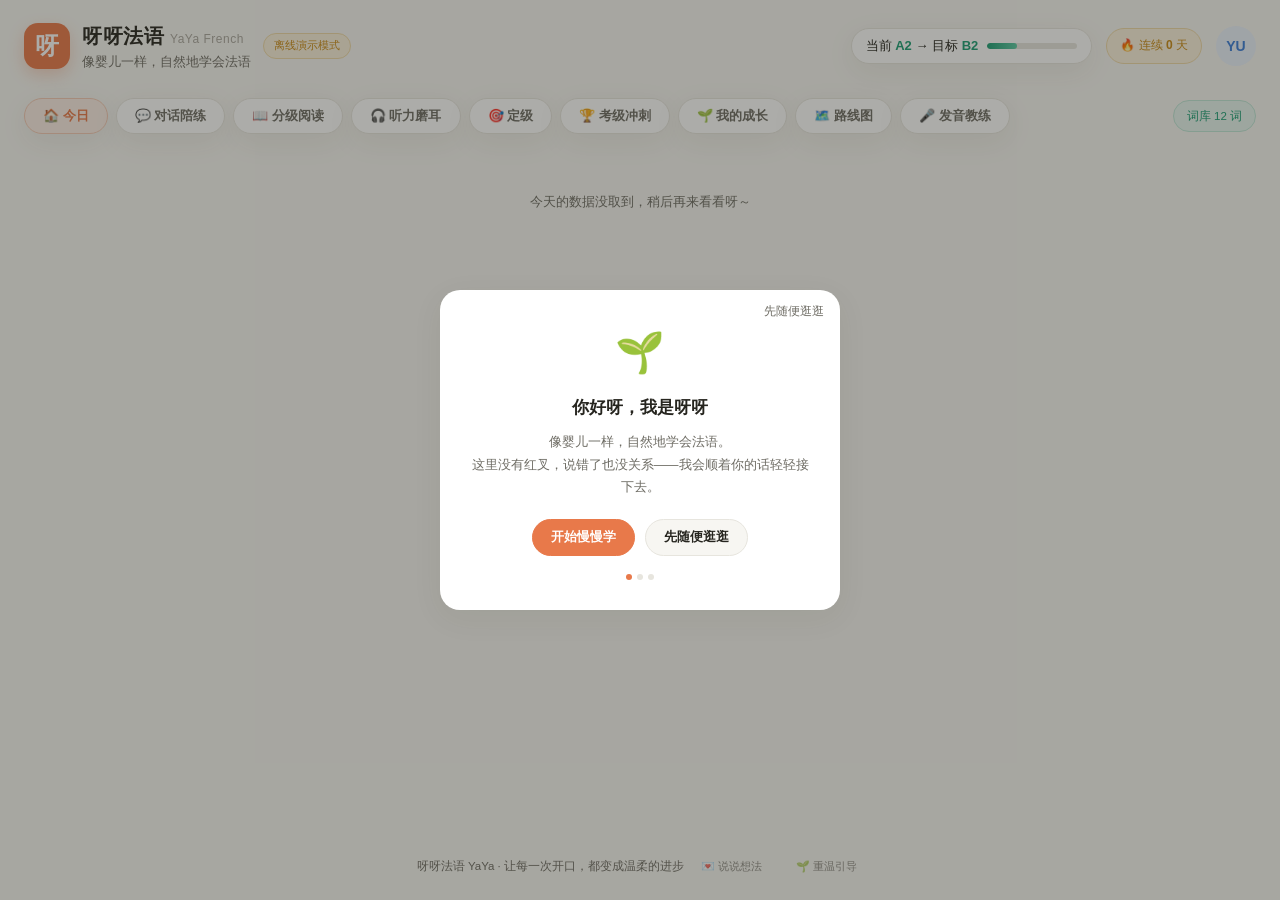
==== commit 5d734ddf: "merge: v3.3 分支对齐 main（v3.0 today+v3.1 listen 并入，解 chat.py/app.py/main.js/styles.css 四处冲突，三车道共存 55 端点" ====
--- a/frontend/index.html
+++ b/frontend/index.html
@@ -282,6 +282,7 @@
 <!-- 复习浮层 -->
 <div id="reviewOverlay" class="overlay hidden" onclick="if(event.target===this)closeReview()">  <div class="review-box">
     <button class="review-close" onclick="closeReview()" title="关闭">×</button>
+    <div id="grammarReviewBanner" class="grammar-banner hidden"></div>
     <div id="reviewContent"></div>
   </div>
 </div>
--- a/frontend/styles.css
+++ b/frontend/styles.css
@@ -925,6 +925,51 @@
     .proncoach-cn{margin-left:0}
   }
 
+/* =====================================================   v3.3 语法微卡（TASK-0078）：.grammar- 前缀分段
+   阅读句扫描 chip / 语法浮层 / 对话内联推卡 / 复习画像 banner
+   ============================================================ */
+.grammar-chip{
+  display:inline-flex;align-items:center;vertical-align:middle;
+  background:var(--brand-soft);color:var(--brand);border:none;cursor:pointer;
+  font-size:11.5px;font-weight:600;border-radius:99px;padding:2px 10px;margin-left:6px;
+  transition:all .18s}
+.grammar-chip:hover{background:var(--brand);color:#fff}
+.grammar-pop{
+  position:absolute;z-index:1200;max-width:360px;max-height:60vh;overflow-y:auto;
+  background:var(--surface);border:1px solid var(--line);border-radius:12px;
+  box-shadow:0 10px 32px rgba(0,0,0,.14);padding:10px 12px;
+  display:flex;flex-direction:column;gap:8px}
+.grammar-pop-close{
+  position:sticky;top:0;align-self:flex-end;border:none;background:none;cursor:pointer;
+  color:var(--muted);font-size:16px;line-height:1;padding:0 2px}
+.grammar-pop-close:hover{color:var(--brand)}
+.grammar-card{
+  background:var(--brand-soft);border-radius:10px;padding:10px 12px;
+  font-size:12.5px;line-height:1.65;color:var(--ink)}
+.grammar-card-head{display:flex;align-items:center;gap:6px;flex-wrap:wrap;margin-bottom:4px}
+.grammar-card-head b{font-size:13px;color:var(--brand)}
+.grammar-tag{background:var(--brand);color:#fff;border-radius:6px;padding:1px 7px;font-size:10.5px;font-weight:600}
+.grammar-lv{background:var(--surface);border:1px solid var(--line);border-radius:6px;padding:1px 6px;font-size:10.5px;color:var(--muted);font-weight:600}
+.grammar-card-sum{color:var(--ink);opacity:.85;margin-bottom:6px}
+.grammar-ex{display:flex;flex-direction:column;gap:1px;margin-top:4px}
+.grammar-ex .fr{font-weight:600;color:var(--brand)}
+.grammar-ex .cn{color:var(--muted);font-size:11.5px}
+.grammar-say{border:none;background:none;cursor:pointer;color:var(--muted);margin-left:4px;font-size:12px}
+.grammar-say:hover{color:var(--brand)}
+.grammar-inline{margin-top:10px;border-top:1px dashed var(--line);padding-top:10px}
+.grammar-inline-head{font-size:11.5px;color:var(--muted);margin-bottom:6px}
+.grammar-banner{margin:0 18px 10px}
+.grammar-banner-box{background:var(--brand-soft);border:1px solid var(--line);border-radius:12px;padding:12px 14px}
+.grammar-banner-head{font-size:12.5px;font-weight:600;color:var(--brand);margin-bottom:8px}
+.grammar-banner-close{
+  margin-top:8px;border:1px solid var(--line);background:var(--surface);color:var(--muted);
+  font-size:11.5px;padding:5px 12px;border-radius:8px;cursor:pointer;transition:all .18s}
+.grammar-banner-close:hover{border-color:var(--brand);color:var(--brand)}
+@media(max-width:640px){
+  .grammar-pop{max-width:calc(100vw - 24px)}
+  .grammar-banner{margin:0 12px 10px}
+}
+=======
 /* ===== TASK-0070 v3.0 今日视图（.today- 前缀分段，不重排他人段落） ===== */
 .today-wrap{max-width:720px;margin:0 auto;padding:6px 4px 24px}
 .today-hero{display:flex;align-items:center;gap:16px;background:var(--surface);border:1px solid var(--line);border-radius:18px;padding:18px 20px;margin-bottom:14px}
